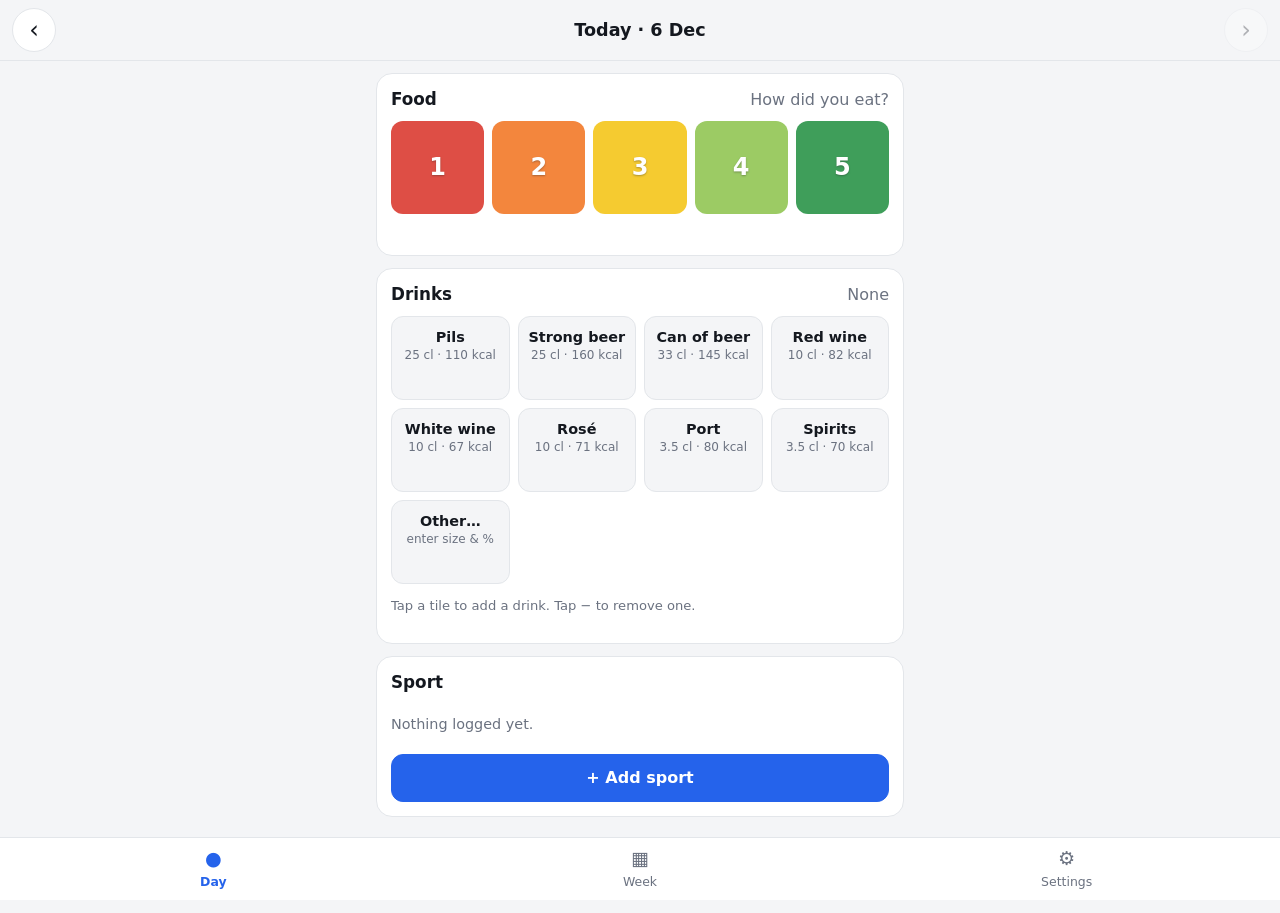
==== index.html @ 57e881dd "Daily log PWA: food score, drinks, sport, week view, backup Co-Authored-By: Claude Opus 5.5 <noreply" ====
<!doctype html>
<html lang="en">
<head>
  <meta charset="utf-8">
  <meta name="viewport" content="width=device-width, initial-scale=1, viewport-fit=cover">
  <meta name="theme-color" content="#14181f">
  <meta name="description" content="Personal daily log: food score, drinks and sport.">
  <title>Daily Log</title>
  <link rel="manifest" href="manifest.webmanifest">
  <link rel="icon" href="icons/icon-192.png" type="image/png">
  <link rel="apple-touch-icon" href="icons/icon-192.png">
  <link rel="stylesheet" href="styles.css">
</head>
<body>
  <header class="topbar">
    <button class="nav-btn" id="prevDay" aria-label="Previous day">‹</button>
    <div class="date-block">
      <div class="date-main" id="dateLabel">Today</div>
      <button class="date-sub" id="todayBtn" hidden>Back to today</button>
    </div>
    <button class="nav-btn" id="nextDay" aria-label="Next day">›</button>
  </header>

  <main>
    <!-- DAY -->
    <section class="view" id="view-day">
      <div class="card">
        <div class="card-head"><h2>Food</h2><span class="muted" id="foodHint">How did you eat today?</span></div>
        <div class="food-row" id="foodRow"></div>
        <p class="anchor" id="foodAnchor"></p>
      </div>

      <div class="card">
        <div class="card-head"><h2>Drinks</h2><span class="muted" id="drinkSummary"></span></div>
        <div class="drink-grid" id="drinkGrid"></div>
        <p class="muted small">Tap a tile to add a drink. Tap − to remove one.</p>
      </div>

      <div class="card">
        <div class="card-head"><h2>Sport</h2><span class="muted" id="sportSummary"></span></div>
        <ul class="sport-list" id="sportList"></ul>
        <button class="btn primary wide" id="addSportBtn">+ Add sport</button>
      </div>
    </section>

    <!-- WEEK -->
    <section class="view" id="view-week" hidden>
      <div class="week-nav">
        <button class="nav-btn" id="prevWeek" aria-label="Previous week">‹</button>
        <div class="week-label" id="weekLabel"></div>
        <button class="nav-btn" id="nextWeek" aria-label="Next week">›</button>
      </div>

      <div class="card">
        <h2>Food</h2>
        <div class="week-food" id="weekFood"></div>
        <p class="muted small" id="weekFoodAvg"></p>
      </div>

      <div class="card">
        <h2>Sport</h2>
        <div class="rings">
          <div class="ring-box"><div class="ring" id="ringMinutes"></div><div class="ring-cap">minutes<br><span class="muted">goal 150</span></div></div>
          <div class="ring-box"><div class="ring" id="ringStrength"></div><div class="ring-cap">strength sessions<br><span class="muted">goal 2</span></div></div>
        </div>
        <p class="muted small">Dutch movement guideline: 150+ minutes of moderate activity a week, and muscle-strengthening at least twice.</p>
      </div>

      <div class="card">
        <h2>Drinks</h2>
        <div class="bars" id="drinkBars"></div>
        <div class="stats" id="drinkStats"></div>
        <p class="muted small">Tracking only, no goal. The dashed line is the Gezondheidsraad's "at most 1 glass a day". 1 standard glass ≈ 10 g alcohol.</p>
      </div>

      <div class="card">
        <h2>Last 12 weeks</h2>
        <div class="heat" id="heat"></div>
        <p class="muted small">Food score per day. Tap a day to open it.</p>
      </div>
    </section>

    <!-- SETTINGS -->
    <section class="view" id="view-settings" hidden>
      <div class="card">
        <h2>Drink presets</h2>
        <p class="muted small">Change size, alcohol % or kcal per glass. Changes apply to new drinks only; past days keep their numbers.</p>
        <div id="presetList"></div>
        <button class="btn wide" id="addPresetBtn">+ Add custom drink</button>
      </div>

      <div class="card">
        <h2>Training places</h2>
        <p class="muted small">Used later by the workout generator, so it only suggests what you can do where you are.</p>
        <div id="locationList"></div>
      </div>

      <div class="card">
        <h2>Heavy drinking day</h2>
        <p class="muted small">The Dutch definition is 6+ glasses in a day for men, 4+ for women. Pick the one that applies to you.</p>
        <div class="seg" id="heavySeg">
          <button data-v="4">4+ glasses</button><button data-v="6">6+ glasses</button>
        </div>
      </div>

      <div class="card">
        <h2>Your data</h2>
        <p class="muted small" id="storageInfo">Everything is stored only on this phone.</p>
        <button class="btn wide" id="exportJson">Download backup (JSON)</button>
        <button class="btn wide" id="exportCsv">Download spreadsheet (CSV)</button>
        <label class="btn wide file-btn">Restore from backup<input type="file" id="importFile" accept="application/json,.json" hidden></label>
        <button class="btn danger wide" id="deleteAll">Delete all data</button>
      </div>
      <p class="muted small center" id="versionInfo"></p>
    </section>
  </main>

  <nav class="tabbar">
    <button data-view="day" class="active"><span class="ti">●</span>Day</button>
    <button data-view="week"><span class="ti">▦</span>Week</button>
    <button data-view="settings"><span class="ti">⚙</span>Settings</button>
  </nav>

  <!-- Sheet for adding sport / editing -->
  <div class="sheet-backdrop" id="sheetBackdrop" hidden>
    <div class="sheet" role="dialog" aria-modal="true" id="sheet"></div>
  </div>

  <div class="toast" id="toast" hidden></div>

  <script src="app.js"></script>
</body>
</html>
---- styles.css ----
:root {
  --bg: #f4f5f7;
  --card: #ffffff;
  --text: #14181f;
  --muted: #6b7280;
  --line: #e3e6ea;
  --accent: #2563eb;
  --accent-text: #ffffff;
  --danger: #c62828;
  --s1: #d93025; /* red */
  --s2: #f2711c; /* orange */
  --s3: #f4c20d; /* yellow */
  --s4: #8bc34a; /* light green */
  --s5: #1e8e3e; /* dark green */
  --empty: #e6e8eb;
  --ring-bg: #e6e8eb;
  --ring-fg: #1e8e3e;
  --bar: #7c8db5;
  --bar-heavy: #c62828;
  color-scheme: light;
}
@media (prefers-color-scheme: dark) {
  :root {
    --bg: #0f1216;
    --card: #1a1f26;
    --text: #e8eaed;
    --muted: #9aa0a6;
    --line: #2b313a;
    --accent: #5b8cff;
    --empty: #2b313a;
    --ring-bg: #2b313a;
    --ring-fg: #34a853;
    --bar: #8fa3d6;
    --bar-heavy: #ef5350;
    --danger: #ef5350;
    color-scheme: dark;
  }
}

* { box-sizing: border-box; }
[hidden] { display: none !important; }
html, body { margin: 0; }
body {
  font: 16px/1.4 system-ui, -apple-system, "Segoe UI", Roboto, sans-serif;
  background: var(--bg);
  color: var(--text);
  padding-bottom: calc(72px + env(safe-area-inset-bottom));
  -webkit-tap-highlight-color: transparent;
}
button { font: inherit; color: inherit; }
h2 { font-size: 1.05rem; margin: 0 0 .6rem; }
.muted { color: var(--muted); }
.small { font-size: .82rem; }
.center { text-align: center; }

.topbar {
  position: sticky; top: 0; z-index: 5;
  display: flex; align-items: center; justify-content: space-between;
  padding: calc(8px + env(safe-area-inset-top)) 12px 8px;
  background: var(--bg);
  border-bottom: 1px solid var(--line);
}
.date-block { text-align: center; }
.date-main { font-weight: 700; font-size: 1.1rem; }
.date-sub { background: none; border: 0; color: var(--accent); font-size: .8rem; padding: 2px 6px; }
.nav-btn {
  width: 44px; height: 44px; border-radius: 22px; border: 1px solid var(--line);
  background: var(--card); font-size: 1.5rem; line-height: 1; cursor: pointer;
}
.nav-btn:disabled { opacity: .3; }

main { max-width: 560px; margin: 0 auto; padding: 12px 16px; }
.card {
  background: var(--card); border-radius: 16px; padding: 14px;
  margin-bottom: 12px; border: 1px solid var(--line);
}
.card-head { display: flex; justify-content: space-between; align-items: baseline; gap: 8px; }
.card-head h2 { margin-bottom: .6rem; }

/* Food tiles */
.food-row { display: grid; grid-template-columns: repeat(5, 1fr); gap: 8px; }
.food-tile {
  aspect-ratio: 1; border-radius: 12px; border: 3px solid transparent;
  font-size: 1.5rem; font-weight: 800; color: #fff; cursor: pointer;
  opacity: .35; transition: opacity .15s, transform .1s;
  text-shadow: 0 1px 2px rgba(0,0,0,.35);
}
.food-tile.sel { opacity: 1; border-color: var(--text); transform: scale(1.06); }
.food-row.unset .food-tile { opacity: .85; }
.c1 { background: var(--s1); } .c2 { background: var(--s2); } .c3 { background: var(--s3); }
.c4 { background: var(--s4); } .c5 { background: var(--s5); }
.anchor { margin: .6rem 0 0; font-size: .88rem; min-height: 1.2em; }

/* Drinks */
.drink-grid { display: grid; grid-template-columns: repeat(auto-fill, minmax(96px, 1fr)); gap: 8px; }
.drink {
  position: relative; border: 1px solid var(--line); border-radius: 12px;
  background: var(--bg); padding: 10px 6px 8px; text-align: center; cursor: pointer;
  min-height: 84px; user-select: none;
}
.drink.has { border-color: var(--accent); }
.drink .dn { font-weight: 600; font-size: .9rem; }
.drink .ds { font-size: .75rem; color: var(--muted); }
.drink .dc {
  position: absolute; top: -8px; right: -6px; min-width: 26px; height: 26px; border-radius: 13px;
  background: var(--accent); color: var(--accent-text); font-weight: 700; font-size: .9rem;
  display: flex; align-items: center; justify-content: center; padding: 0 6px;
}
.drink .dm {
  position: absolute; top: -8px; left: -6px; width: 30px; height: 30px; border-radius: 15px;
  border: 1px solid var(--line); background: var(--card); font-size: 1.1rem; line-height: 1; cursor: pointer;
}

/* Sport */
.sport-list { list-style: none; margin: 0 0 10px; padding: 0; }
.sport-list li {
  display: flex; align-items: center; gap: 10px; padding: 10px 0; border-bottom: 1px solid var(--line);
}
.sport-list li:last-child { border-bottom: 0; }
.sport-list .si { font-size: 1.4rem; width: 32px; text-align: center; }
.sport-list .sx { flex: 1; }
.sport-list .sx b { display: block; }
.sport-list .del { background: none; border: 0; color: var(--muted); font-size: 1.3rem; padding: 6px 10px; cursor: pointer; }
.sport-empty { color: var(--muted); font-size: .9rem; padding: 4px 0 10px; }

/* Buttons */
.btn {
  display: block; text-align: center; border: 1px solid var(--line); background: var(--bg);
  border-radius: 12px; padding: 12px 14px; font-weight: 600; cursor: pointer; margin-top: 8px;
}
.btn.wide { width: 100%; }
.btn.primary { background: var(--accent); color: var(--accent-text); border-color: var(--accent); }
.btn.danger { color: var(--danger); border-color: var(--danger); background: transparent; }
.file-btn { cursor: pointer; }

.seg { display: flex; gap: 6px; flex-wrap: wrap; }
.seg button {
  flex: 1; min-width: 70px; padding: 10px 8px; border-radius: 10px; border: 1px solid var(--line);
  background: var(--bg); cursor: pointer; font-weight: 600;
}
.seg button.on { background: var(--accent); color: var(--accent-text); border-color: var(--accent); }

/* Sheet */
.sheet-backdrop {
  position: fixed; inset: 0; background: rgba(0,0,0,.45); z-index: 20;
  display: flex; align-items: flex-end; justify-content: center;
}
.sheet {
  width: 100%; max-width: 560px; background: var(--card); border-radius: 18px 18px 0 0;
  padding: 16px 16px calc(16px + env(safe-area-inset-bottom)); max-height: 90vh; overflow-y: auto;
}
.sheet h3 { margin: 0 0 12px; }
.field { margin-bottom: 14px; }
.field > label, .field > .lbl { display: block; font-size: .85rem; color: var(--muted); margin-bottom: 6px; }
.field input[type=number], .field input[type=text] {
  width: 100%; padding: 12px; border-radius: 10px; border: 1px solid var(--line);
  background: var(--bg); color: var(--text); font-size: 1rem;
}
.quick { display: flex; gap: 6px; margin-top: 6px; flex-wrap: wrap; }
.quick button { padding: 6px 12px; border-radius: 16px; border: 1px solid var(--line); background: var(--bg); cursor: pointer; }
.sheet-actions { display: flex; gap: 8px; }
.sheet-actions .btn { flex: 1; }
.calc { font-size: .85rem; color: var(--muted); margin-top: 6px; }

/* Presets in settings */
.preset { border-bottom: 1px solid var(--line); padding: 10px 0; }
.preset:last-child { border-bottom: 0; }
.preset-top { display: flex; justify-content: space-between; align-items: center; gap: 8px; }
.preset-top b { flex: 1; }
.preset-top .link { background: none; border: 0; color: var(--accent); cursor: pointer; padding: 4px 6px; }
.preset .ps { font-size: .82rem; color: var(--muted); }
.preset.hidden-p { opacity: .5; }

.loc { padding: 8px 0; border-bottom: 1px solid var(--line); }
.loc:last-child { border-bottom: 0; }
.loc .chips { display: flex; flex-wrap: wrap; gap: 6px; margin-top: 6px; }
.chip { padding: 6px 10px; border-radius: 14px; border: 1px solid var(--line); background: var(--bg); font-size: .85rem; cursor: pointer; }
.chip.on { background: var(--accent); color: var(--accent-text); border-color: var(--accent); }

/* Week */
.week-nav { display: flex; align-items: center; justify-content: space-between; margin-bottom: 12px; }
.week-label { font-weight: 700; }
.week-food { display: grid; grid-template-columns: repeat(7, 1fr); gap: 6px; }
.wf { text-align: center; cursor: pointer; }
.wf .wt {
  aspect-ratio: 1; border-radius: 10px; display: flex; align-items: center; justify-content: center;
  font-weight: 800; color: #fff; background: var(--empty); text-shadow: 0 1px 2px rgba(0,0,0,.35);
}
.wf .wd { font-size: .75rem; color: var(--muted); margin-top: 3px; }
.wf.today .wd { color: var(--text); font-weight: 700; }

.rings { display: flex; justify-content: space-around; gap: 12px; margin-bottom: 6px; }
.ring-box { text-align: center; }
.ring {
  width: 104px; height: 104px; border-radius: 50%; margin: 0 auto 6px;
  display: flex; align-items: center; justify-content: center; font-weight: 800; font-size: 1.2rem;
  position: relative;
}
.ring::before {
  content: ""; position: absolute; inset: 11px; border-radius: 50%; background: var(--card);
}
.ring span { position: relative; }
.ring-cap { font-size: .85rem; }

.bars { position: relative; display: grid; grid-template-columns: repeat(7, 1fr); gap: 6px; align-items: end; height: 130px; padding-top: 18px; }
.bar-col { display: flex; flex-direction: column; align-items: center; justify-content: flex-end; height: 100%; }
.bar { width: 70%; background: var(--bar); border-radius: 6px 6px 2px 2px; min-height: 2px; }
.bar.heavy { background: var(--bar-heavy); }
.bar-v { font-size: .75rem; font-weight: 700; margin-bottom: 2px; }
.bar-d { font-size: .75rem; color: var(--muted); margin-top: 4px; }
.refline { position: absolute; left: 0; right: 0; border-top: 2px dashed var(--muted); opacity: .5; pointer-events: none; }
.stats { display: grid; grid-template-columns: repeat(2, 1fr); gap: 8px; margin-top: 12px; }
.stat { background: var(--bg); border-radius: 10px; padding: 8px 10px; }
.stat b { display: block; font-size: 1.2rem; }
.stat span { font-size: .78rem; color: var(--muted); }

.heat { display: grid; grid-template-columns: 24px repeat(12, 1fr); gap: 3px; font-size: .65rem; color: var(--muted); }
.heat .hc { aspect-ratio: 1; border-radius: 3px; background: var(--empty); cursor: pointer; }
.heat .hc.future { background: transparent; cursor: default; }
.heat .hc.today { outline: 2px solid var(--text); outline-offset: -1px; }
.heat .hl { display: flex; align-items: center; }

/* Tab bar */
.tabbar {
  position: fixed; bottom: 0; left: 0; right: 0; z-index: 10;
  display: flex; background: var(--card); border-top: 1px solid var(--line);
  padding-bottom: env(safe-area-inset-bottom);
}
.tabbar button {
  flex: 1; background: none; border: 0; padding: 8px 0 10px; font-size: .78rem; color: var(--muted); cursor: pointer;
}
.tabbar .ti { display: block; font-size: 1.2rem; }
.tabbar button.active { color: var(--accent); font-weight: 700; }

.toast {
  position: fixed; left: 50%; bottom: calc(84px + env(safe-area-inset-bottom)); transform: translateX(-50%);
  background: var(--text); color: var(--bg); padding: 10px 16px; border-radius: 20px; z-index: 30;
  font-size: .9rem; max-width: 90vw; display: flex; gap: 12px; align-items: center;
}
.toast button { background: none; border: 0; color: var(--accent); font-weight: 700; cursor: pointer; }

/* Score colours on week tiles and heat-map cells (must beat their grey default) */
.wt.c1, .hc.c1 { background: var(--s1); } .wt.c2, .hc.c2 { background: var(--s2); }
.wt.c3, .hc.c3 { background: var(--s3); } .wt.c4, .hc.c4 { background: var(--s4); }
.wt.c5, .hc.c5 { background: var(--s5); }
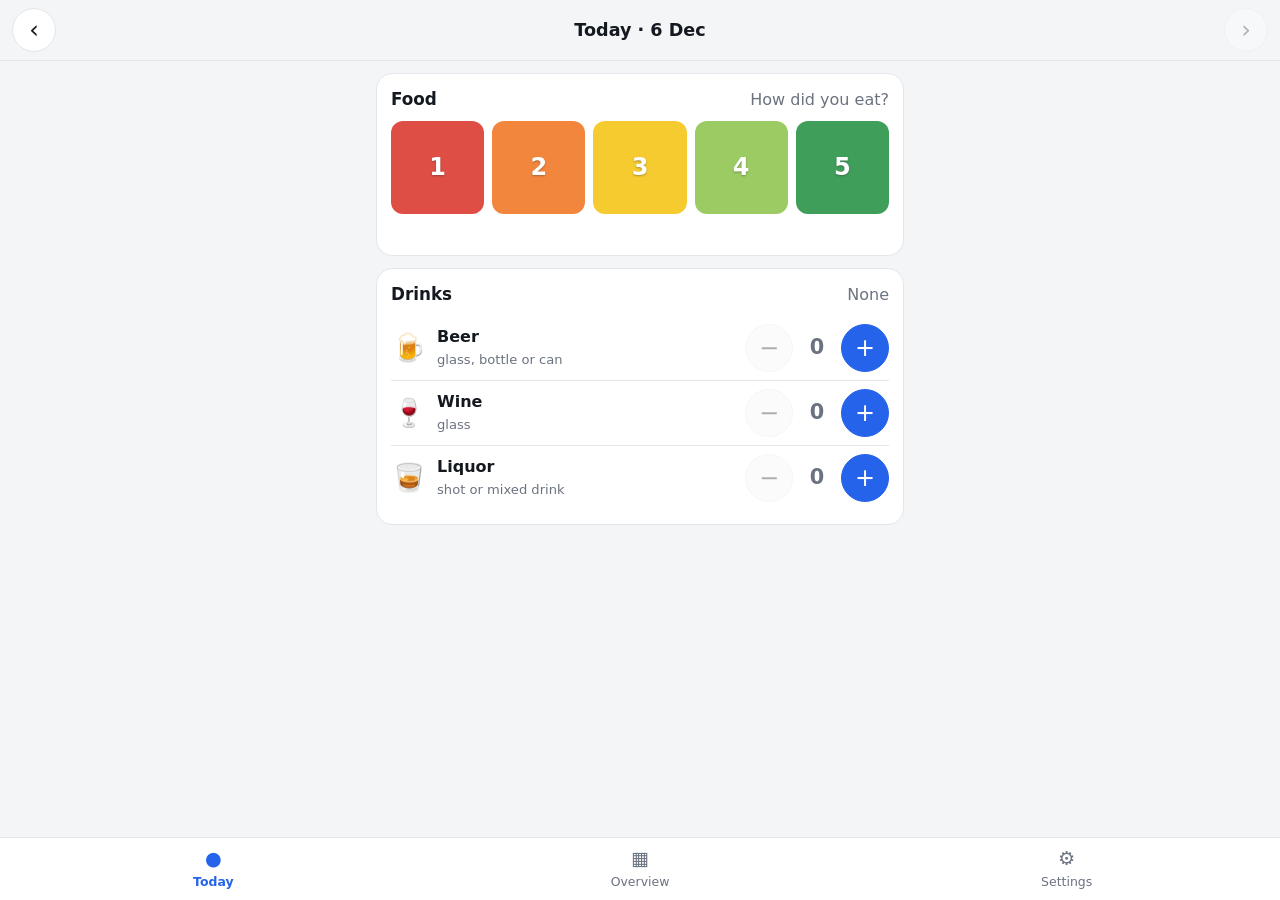
==== commit a36b135f: "Pure tracker: food + beer/wine/liquor counts, week/month/year overview; sport moves to the sports ap" ====
--- a/index.html
+++ b/index.html
@@ -4,8 +4,8 @@
   <meta charset="utf-8">
   <meta name="viewport" content="width=device-width, initial-scale=1, viewport-fit=cover">
   <meta name="theme-color" content="#14181f">
-  <meta name="description" content="Personal daily log: food score, drinks and sport.">
-  <title>Daily Log</title>
+  <meta name="description" content="Daily tracker: food score and drinks, shared with your partner.">
+  <title>Daily Tracker</title>
   <link rel="manifest" href="manifest.webmanifest">
   <link rel="icon" href="icons/icon-192.png" type="image/png">
   <link rel="apple-touch-icon" href="icons/icon-192.png">
@@ -13,119 +13,72 @@
 </head>
 <body>
   <header class="topbar">
-    <button class="nav-btn" id="prevDay" aria-label="Previous day">‹</button>
+    <button class="nav-btn" id="prev" aria-label="Previous">‹</button>
     <div class="date-block">
-      <div class="date-main" id="dateLabel">Today</div>
-      <button class="date-sub" id="todayBtn" hidden>Back to today</button>
+      <div class="date-main" id="title">Today</div>
+      <button class="date-sub" id="backBtn" hidden>Back to today</button>
     </div>
-    <button class="nav-btn" id="nextDay" aria-label="Next day">›</button>
+    <button class="nav-btn" id="next" aria-label="Next">›</button>
   </header>
 
   <main>
     <!-- DAY -->
     <section class="view" id="view-day">
       <div class="card">
-        <div class="card-head"><h2>Food</h2><span class="muted" id="foodHint">How did you eat today?</span></div>
+        <div class="card-head"><h2>Food</h2><span class="muted" id="foodHint"></span></div>
         <div class="food-row" id="foodRow"></div>
         <p class="anchor" id="foodAnchor"></p>
       </div>
 
       <div class="card">
         <div class="card-head"><h2>Drinks</h2><span class="muted" id="drinkSummary"></span></div>
-        <div class="drink-grid" id="drinkGrid"></div>
-        <p class="muted small">Tap a tile to add a drink. Tap − to remove one.</p>
+        <div class="counters" id="counters"></div>
       </div>
 
-      <div class="card">
-        <div class="card-head"><h2>Sport</h2><span class="muted" id="sportSummary"></span></div>
-        <ul class="sport-list" id="sportList"></ul>
-        <button class="btn primary wide" id="addSportBtn">+ Add sport</button>
-      </div>
+      <div class="card partner-card" id="partnerToday" hidden></div>
     </section>
 
-    <!-- WEEK -->
-    <section class="view" id="view-week" hidden>
-      <div class="week-nav">
-        <button class="nav-btn" id="prevWeek" aria-label="Previous week">‹</button>
-        <div class="week-label" id="weekLabel"></div>
-        <button class="nav-btn" id="nextWeek" aria-label="Next week">›</button>
+    <!-- OVERVIEW -->
+    <section class="view" id="view-overview" hidden>
+      <div class="seg" id="periodSeg">
+        <button data-v="week">Week</button><button data-v="month">Month</button><button data-v="year">Year</button>
       </div>
-
-      <div class="card">
-        <h2>Food</h2>
-        <div class="week-food" id="weekFood"></div>
-        <p class="muted small" id="weekFoodAvg"></p>
+      <div class="seg who" id="whoSeg" hidden>
+        <button data-v="me">Me</button><button data-v="both">Both</button><button data-v="partner">Partner</button>
       </div>
-
-      <div class="card">
-        <h2>Sport</h2>
-        <div class="rings">
-          <div class="ring-box"><div class="ring" id="ringMinutes"></div><div class="ring-cap">minutes<br><span class="muted">goal 150</span></div></div>
-          <div class="ring-box"><div class="ring" id="ringStrength"></div><div class="ring-cap">strength sessions<br><span class="muted">goal 2</span></div></div>
-        </div>
-        <p class="muted small">Dutch movement guideline: 150+ minutes of moderate activity a week, and muscle-strengthening at least twice.</p>
-      </div>
-
-      <div class="card">
-        <h2>Drinks</h2>
-        <div class="bars" id="drinkBars"></div>
-        <div class="stats" id="drinkStats"></div>
-        <p class="muted small">Tracking only, no goal. The dashed line is the Gezondheidsraad's "at most 1 glass a day". 1 standard glass ≈ 10 g alcohol.</p>
-      </div>
-
-      <div class="card">
-        <h2>Last 12 weeks</h2>
-        <div class="heat" id="heat"></div>
-        <p class="muted small">Food score per day. Tap a day to open it.</p>
-      </div>
+      <div id="overview"></div>
     </section>
 
     <!-- SETTINGS -->
     <section class="view" id="view-settings" hidden>
-      <div class="card">
-        <h2>Drink presets</h2>
-        <p class="muted small">Change size, alcohol % or kcal per glass. Changes apply to new drinks only; past days keep their numbers.</p>
-        <div id="presetList"></div>
-        <button class="btn wide" id="addPresetBtn">+ Add custom drink</button>
-      </div>
-
-      <div class="card">
-        <h2>Training places</h2>
-        <p class="muted small">Used later by the workout generator, so it only suggests what you can do where you are.</p>
-        <div id="locationList"></div>
-      </div>
-
-      <div class="card">
-        <h2>Heavy drinking day</h2>
-        <p class="muted small">The Dutch definition is 6+ glasses in a day for men, 4+ for women. Pick the one that applies to you.</p>
-        <div class="seg" id="heavySeg">
-          <button data-v="4">4+ glasses</button><button data-v="6">6+ glasses</button>
-        </div>
-      </div>
+      <div class="card" id="shareCard"></div>
 
       <div class="card">
         <h2>Your data</h2>
-        <p class="muted small" id="storageInfo">Everything is stored only on this phone.</p>
+        <p class="muted small" id="storageInfo"></p>
         <button class="btn wide" id="exportJson">Download backup (JSON)</button>
         <button class="btn wide" id="exportCsv">Download spreadsheet (CSV)</button>
         <label class="btn wide file-btn">Restore from backup<input type="file" id="importFile" accept="application/json,.json" hidden></label>
         <button class="btn danger wide" id="deleteAll">Delete all data</button>
+      </div>
+
+      <div class="card">
+        <h2>Food score guide</h2>
+        <ol class="guide" id="foodGuide"></ol>
       </div>
       <p class="muted small center" id="versionInfo"></p>
     </section>
   </main>
 
   <nav class="tabbar">
-    <button data-view="day" class="active"><span class="ti">●</span>Day</button>
-    <button data-view="week"><span class="ti">▦</span>Week</button>
+    <button data-view="day" class="active"><span class="ti">●</span>Today</button>
+    <button data-view="overview"><span class="ti">▦</span>Overview</button>
     <button data-view="settings"><span class="ti">⚙</span>Settings</button>
   </nav>
 
-  <!-- Sheet for adding sport / editing -->
   <div class="sheet-backdrop" id="sheetBackdrop" hidden>
     <div class="sheet" role="dialog" aria-modal="true" id="sheet"></div>
   </div>
-
   <div class="toast" id="toast" hidden></div>
 
   <script src="app.js"></script>
--- a/styles.css
+++ b/styles.css
@@ -13,11 +13,7 @@
   --s4: #8bc34a; /* light green */
   --s5: #1e8e3e; /* dark green */
   --empty: #e6e8eb;
-  --ring-bg: #e6e8eb;
-  --ring-fg: #1e8e3e;
-  --bar: #7c8db5;
-  --bar-heavy: #c62828;
-  color-scheme: light;
+      color-scheme: light;
 }
 @media (prefers-color-scheme: dark) {
   :root {
@@ -28,11 +24,7 @@
     --line: #2b313a;
     --accent: #5b8cff;
     --empty: #2b313a;
-    --ring-bg: #2b313a;
-    --ring-fg: #34a853;
-    --bar: #8fa3d6;
-    --bar-heavy: #ef5350;
-    --danger: #ef5350;
+            --danger: #ef5350;
     color-scheme: dark;
   }
 }
@@ -87,41 +79,7 @@
 }
 .food-tile.sel { opacity: 1; border-color: var(--text); transform: scale(1.06); }
 .food-row.unset .food-tile { opacity: .85; }
-.c1 { background: var(--s1); } .c2 { background: var(--s2); } .c3 { background: var(--s3); }
-.c4 { background: var(--s4); } .c5 { background: var(--s5); }
 .anchor { margin: .6rem 0 0; font-size: .88rem; min-height: 1.2em; }
-
-/* Drinks */
-.drink-grid { display: grid; grid-template-columns: repeat(auto-fill, minmax(96px, 1fr)); gap: 8px; }
-.drink {
-  position: relative; border: 1px solid var(--line); border-radius: 12px;
-  background: var(--bg); padding: 10px 6px 8px; text-align: center; cursor: pointer;
-  min-height: 84px; user-select: none;
-}
-.drink.has { border-color: var(--accent); }
-.drink .dn { font-weight: 600; font-size: .9rem; }
-.drink .ds { font-size: .75rem; color: var(--muted); }
-.drink .dc {
-  position: absolute; top: -8px; right: -6px; min-width: 26px; height: 26px; border-radius: 13px;
-  background: var(--accent); color: var(--accent-text); font-weight: 700; font-size: .9rem;
-  display: flex; align-items: center; justify-content: center; padding: 0 6px;
-}
-.drink .dm {
-  position: absolute; top: -8px; left: -6px; width: 30px; height: 30px; border-radius: 15px;
-  border: 1px solid var(--line); background: var(--card); font-size: 1.1rem; line-height: 1; cursor: pointer;
-}
-
-/* Sport */
-.sport-list { list-style: none; margin: 0 0 10px; padding: 0; }
-.sport-list li {
-  display: flex; align-items: center; gap: 10px; padding: 10px 0; border-bottom: 1px solid var(--line);
-}
-.sport-list li:last-child { border-bottom: 0; }
-.sport-list .si { font-size: 1.4rem; width: 32px; text-align: center; }
-.sport-list .sx { flex: 1; }
-.sport-list .sx b { display: block; }
-.sport-list .del { background: none; border: 0; color: var(--muted); font-size: 1.3rem; padding: 6px 10px; cursor: pointer; }
-.sport-empty { color: var(--muted); font-size: .9rem; padding: 4px 0 10px; }
 
 /* Buttons */
 .btn {
@@ -156,31 +114,9 @@
   width: 100%; padding: 12px; border-radius: 10px; border: 1px solid var(--line);
   background: var(--bg); color: var(--text); font-size: 1rem;
 }
-.quick { display: flex; gap: 6px; margin-top: 6px; flex-wrap: wrap; }
-.quick button { padding: 6px 12px; border-radius: 16px; border: 1px solid var(--line); background: var(--bg); cursor: pointer; }
 .sheet-actions { display: flex; gap: 8px; }
 .sheet-actions .btn { flex: 1; }
-.calc { font-size: .85rem; color: var(--muted); margin-top: 6px; }
-
-/* Presets in settings */
-.preset { border-bottom: 1px solid var(--line); padding: 10px 0; }
-.preset:last-child { border-bottom: 0; }
-.preset-top { display: flex; justify-content: space-between; align-items: center; gap: 8px; }
-.preset-top b { flex: 1; }
-.preset-top .link { background: none; border: 0; color: var(--accent); cursor: pointer; padding: 4px 6px; }
-.preset .ps { font-size: .82rem; color: var(--muted); }
-.preset.hidden-p { opacity: .5; }
-
-.loc { padding: 8px 0; border-bottom: 1px solid var(--line); }
-.loc:last-child { border-bottom: 0; }
-.loc .chips { display: flex; flex-wrap: wrap; gap: 6px; margin-top: 6px; }
-.chip { padding: 6px 10px; border-radius: 14px; border: 1px solid var(--line); background: var(--bg); font-size: .85rem; cursor: pointer; }
-.chip.on { background: var(--accent); color: var(--accent-text); border-color: var(--accent); }
-
 /* Week */
-.week-nav { display: flex; align-items: center; justify-content: space-between; margin-bottom: 12px; }
-.week-label { font-weight: 700; }
-.week-food { display: grid; grid-template-columns: repeat(7, 1fr); gap: 6px; }
 .wf { text-align: center; cursor: pointer; }
 .wf .wt {
   aspect-ratio: 1; border-radius: 10px; display: flex; align-items: center; justify-content: center;
@@ -189,36 +125,10 @@
 .wf .wd { font-size: .75rem; color: var(--muted); margin-top: 3px; }
 .wf.today .wd { color: var(--text); font-weight: 700; }
 
-.rings { display: flex; justify-content: space-around; gap: 12px; margin-bottom: 6px; }
-.ring-box { text-align: center; }
-.ring {
-  width: 104px; height: 104px; border-radius: 50%; margin: 0 auto 6px;
-  display: flex; align-items: center; justify-content: center; font-weight: 800; font-size: 1.2rem;
-  position: relative;
-}
-.ring::before {
-  content: ""; position: absolute; inset: 11px; border-radius: 50%; background: var(--card);
-}
-.ring span { position: relative; }
-.ring-cap { font-size: .85rem; }
-
-.bars { position: relative; display: grid; grid-template-columns: repeat(7, 1fr); gap: 6px; align-items: end; height: 130px; padding-top: 18px; }
-.bar-col { display: flex; flex-direction: column; align-items: center; justify-content: flex-end; height: 100%; }
-.bar { width: 70%; background: var(--bar); border-radius: 6px 6px 2px 2px; min-height: 2px; }
-.bar.heavy { background: var(--bar-heavy); }
-.bar-v { font-size: .75rem; font-weight: 700; margin-bottom: 2px; }
-.bar-d { font-size: .75rem; color: var(--muted); margin-top: 4px; }
-.refline { position: absolute; left: 0; right: 0; border-top: 2px dashed var(--muted); opacity: .5; pointer-events: none; }
 .stats { display: grid; grid-template-columns: repeat(2, 1fr); gap: 8px; margin-top: 12px; }
 .stat { background: var(--bg); border-radius: 10px; padding: 8px 10px; }
 .stat b { display: block; font-size: 1.2rem; }
 .stat span { font-size: .78rem; color: var(--muted); }
-
-.heat { display: grid; grid-template-columns: 24px repeat(12, 1fr); gap: 3px; font-size: .65rem; color: var(--muted); }
-.heat .hc { aspect-ratio: 1; border-radius: 3px; background: var(--empty); cursor: pointer; }
-.heat .hc.future { background: transparent; cursor: default; }
-.heat .hc.today { outline: 2px solid var(--text); outline-offset: -1px; }
-.heat .hl { display: flex; align-items: center; }
 
 /* Tab bar */
 .tabbar {
@@ -239,7 +149,79 @@
 }
 .toast button { background: none; border: 0; color: var(--accent); font-weight: 700; cursor: pointer; }
 
-/* Score colours on week tiles and heat-map cells (must beat their grey default) */
-.wt.c1, .hc.c1 { background: var(--s1); } .wt.c2, .hc.c2 { background: var(--s2); }
-.wt.c3, .hc.c3 { background: var(--s3); } .wt.c4, .hc.c4 { background: var(--s4); }
-.wt.c5, .hc.c5 { background: var(--s5); }
+
+/* Drink counters */
+.counter { display: flex; align-items: center; gap: 10px; padding: 8px 0; border-bottom: 1px solid var(--line); }
+.counter:last-child { border-bottom: 0; }
+.counter .ci { font-size: 1.7rem; width: 36px; text-align: center; }
+.counter .cx { flex: 1; }
+.counter .cx b { display: block; }
+.cb {
+  width: 48px; height: 48px; border-radius: 24px; border: 1px solid var(--line); background: var(--bg);
+  font-size: 1.5rem; line-height: 1; cursor: pointer;
+}
+.cb.plus { background: var(--accent); color: var(--accent-text); border-color: var(--accent); }
+.cb:disabled { opacity: .35; }
+.cn { min-width: 28px; text-align: center; font-size: 1.3rem; font-weight: 800; color: var(--muted); }
+.cn.on { color: var(--text); }
+
+.partner-row { display: flex; align-items: center; gap: 14px; }
+.mini-tile {
+  width: 44px; height: 44px; border-radius: 10px; background: var(--empty); color: #fff; font-weight: 800;
+  display: flex; align-items: center; justify-content: center; text-shadow: 0 1px 2px rgba(0,0,0,.35);
+}
+
+/* Overview */
+#periodSeg, #whoSeg { margin-bottom: 10px; }
+.who button { padding: 7px 8px; font-size: .9rem; }
+.week-grid { display: grid; grid-template-columns: repeat(7, 1fr); gap: 6px; }
+.wf .wdr { font-size: .7rem; min-height: 1.1em; white-space: nowrap; overflow: hidden; }
+.wf.future { opacity: .4; cursor: default; }
+
+.cal { display: grid; grid-template-columns: repeat(7, 1fr); gap: 4px; }
+.cal-h { text-align: center; font-size: .72rem; color: var(--muted); padding-bottom: 2px; }
+.cal-d {
+  position: relative; aspect-ratio: 1; border-radius: 8px; background: var(--empty); cursor: pointer;
+  color: #fff; text-shadow: 0 1px 2px rgba(0,0,0,.4);
+}
+.cal-d.future { background: transparent; border: 1px dashed var(--line); color: var(--muted); text-shadow: none; cursor: default; }
+.cal-d.today { outline: 2px solid var(--text); outline-offset: 1px; }
+.cal-n { position: absolute; top: 3px; left: 5px; font-size: .75rem; font-weight: 700; }
+.cal-x {
+  position: absolute; bottom: 3px; right: 3px; min-width: 18px; height: 18px; border-radius: 9px; padding: 0 4px;
+  background: rgba(0,0,0,.55); color: #fff; font-size: .7rem; font-weight: 700; text-shadow: none;
+  display: flex; align-items: center; justify-content: center;
+}
+
+.year { display: flex; flex-direction: column; gap: 3px; }
+.yr { display: grid; grid-template-columns: 30px repeat(31, 1fr); gap: 2px; align-items: center; cursor: pointer; }
+.yl { font-size: .7rem; color: var(--muted); }
+.yc { aspect-ratio: 1; border-radius: 2px; background: var(--empty); }
+.yc.none, .yc.future { background: transparent; }
+.yc.future { outline: 1px solid var(--line); outline-offset: -1px; }
+
+.mt { width: 100%; border-collapse: collapse; font-size: .9rem; }
+.mt th { text-align: left; font-size: .75rem; color: var(--muted); font-weight: 600; padding: 4px 4px; }
+.mt td { padding: 6px 4px; }
+.mt tr.last td { border-bottom: 1px solid var(--line); }
+.mt tbody tr { cursor: pointer; }
+.pill {
+  display: inline-block; min-width: 32px; text-align: center; padding: 1px 6px; border-radius: 10px;
+  color: #fff; font-weight: 700; text-shadow: 0 1px 2px rgba(0,0,0,.35); background: var(--empty);
+}
+
+.stats { display: grid; grid-template-columns: repeat(2, 1fr); gap: 8px; margin-top: 8px; }
+.stat { background: var(--bg); border-radius: 10px; padding: 8px 10px; }
+.stat.wide { grid-column: span 2; }
+.stat b { display: block; font-size: 1.15rem; }
+.stat span { font-size: .78rem; color: var(--muted); }
+.stats-person + .stats-person { margin-top: 14px; }
+.sp-name { font-weight: 700; font-size: .9rem; }
+
+.guide { padding-left: 0; list-style: none; margin: 0; }
+.guide li { padding: 5px 0; font-size: .9rem; }
+
+/* Score colours (after the grey defaults so they win) */
+.c1 { background: var(--s1) !important; } .c2 { background: var(--s2) !important; }
+.c3 { background: var(--s3) !important; } .c4 { background: var(--s4) !important; }
+.c5 { background: var(--s5) !important; }
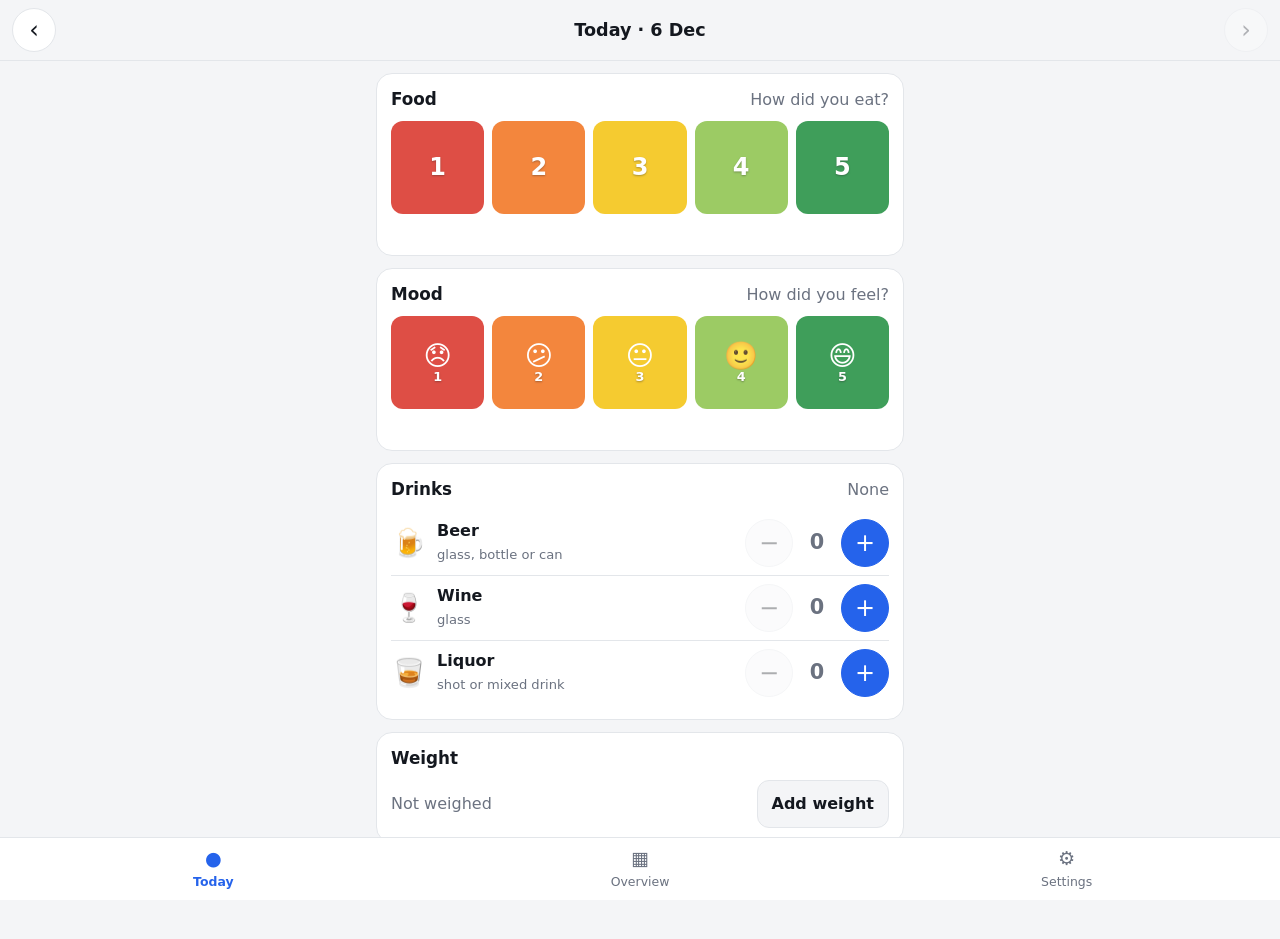
==== commit 50588737: "Add mood (1-5) and weight, with food/mood colour toggle and weight chart in overviews Co-Authored-By" ====
--- a/index.html
+++ b/index.html
@@ -4,7 +4,7 @@
   <meta charset="utf-8">
   <meta name="viewport" content="width=device-width, initial-scale=1, viewport-fit=cover">
   <meta name="theme-color" content="#14181f">
-  <meta name="description" content="Daily tracker: food score and drinks, shared with your partner.">
+  <meta name="description" content="Daily tracker: food, mood, drinks and weight, shared with your partner.">
   <title>Daily Tracker</title>
   <link rel="manifest" href="manifest.webmanifest">
   <link rel="icon" href="icons/icon-192.png" type="image/png">
@@ -31,8 +31,19 @@
       </div>
 
       <div class="card">
+        <div class="card-head"><h2>Mood</h2><span class="muted" id="moodHint"></span></div>
+        <div class="food-row" id="moodRow"></div>
+        <p class="anchor" id="moodAnchor"></p>
+      </div>
+
+      <div class="card">
         <div class="card-head"><h2>Drinks</h2><span class="muted" id="drinkSummary"></span></div>
         <div class="counters" id="counters"></div>
+      </div>
+
+      <div class="card">
+        <div class="card-head"><h2>Weight</h2></div>
+        <div class="weight-line"><div id="weightValue"></div><button class="btn" id="weightBtn">Add weight</button></div>
       </div>
 
       <div class="card partner-card" id="partnerToday" hidden></div>
--- a/styles.css
+++ b/styles.css
@@ -221,6 +221,25 @@
 .guide { padding-left: 0; list-style: none; margin: 0; }
 .guide li { padding: 5px 0; font-size: .9rem; }
 
+/* Mood + weight */
+.mood-face { display: flex; flex-direction: column; align-items: center; line-height: 1.1; font-size: 1.7rem; text-shadow: none; }
+.mood-face small { font-size: .8rem; color: #fff; text-shadow: 0 1px 2px rgba(0,0,0,.4); }
+.weight-line { display: flex; align-items: center; justify-content: space-between; gap: 10px; }
+.weight-line .btn { margin-top: 0; }
+.wbig { font-size: 1.4rem; }
+.wrow { display: flex; gap: 10px; align-items: center; }
+.wrow input { flex: 1; text-align: center; font-size: 1.4rem !important; font-weight: 700; }
+.seg.mini { flex-wrap: nowrap; gap: 4px; }
+.seg.mini button { flex: none; min-width: 0; padding: 4px 10px; font-size: .8rem; border-radius: 8px; }
+.wchart { width: 100%; height: auto; display: block; }
+.wchart .grid { stroke: var(--line); stroke-width: 1; }
+.wchart .axis { fill: var(--muted); font-size: 9px; }
+.wchart .wl { fill: none; stroke-width: 2; stroke-linejoin: round; }
+.w-me { stroke: var(--accent); fill: var(--accent); background: var(--accent); }
+.w-partner { stroke: #d81b8c; fill: #d81b8c; background: #d81b8c; }
+.wchart .wl.w-me, .wchart .wl.w-partner { fill: none; }
+.key { display: inline-block; width: 10px; height: 10px; border-radius: 5px; vertical-align: middle; }
+
 /* Score colours (after the grey defaults so they win) */
 .c1 { background: var(--s1) !important; } .c2 { background: var(--s2) !important; }
 .c3 { background: var(--s3) !important; } .c4 { background: var(--s4) !important; }
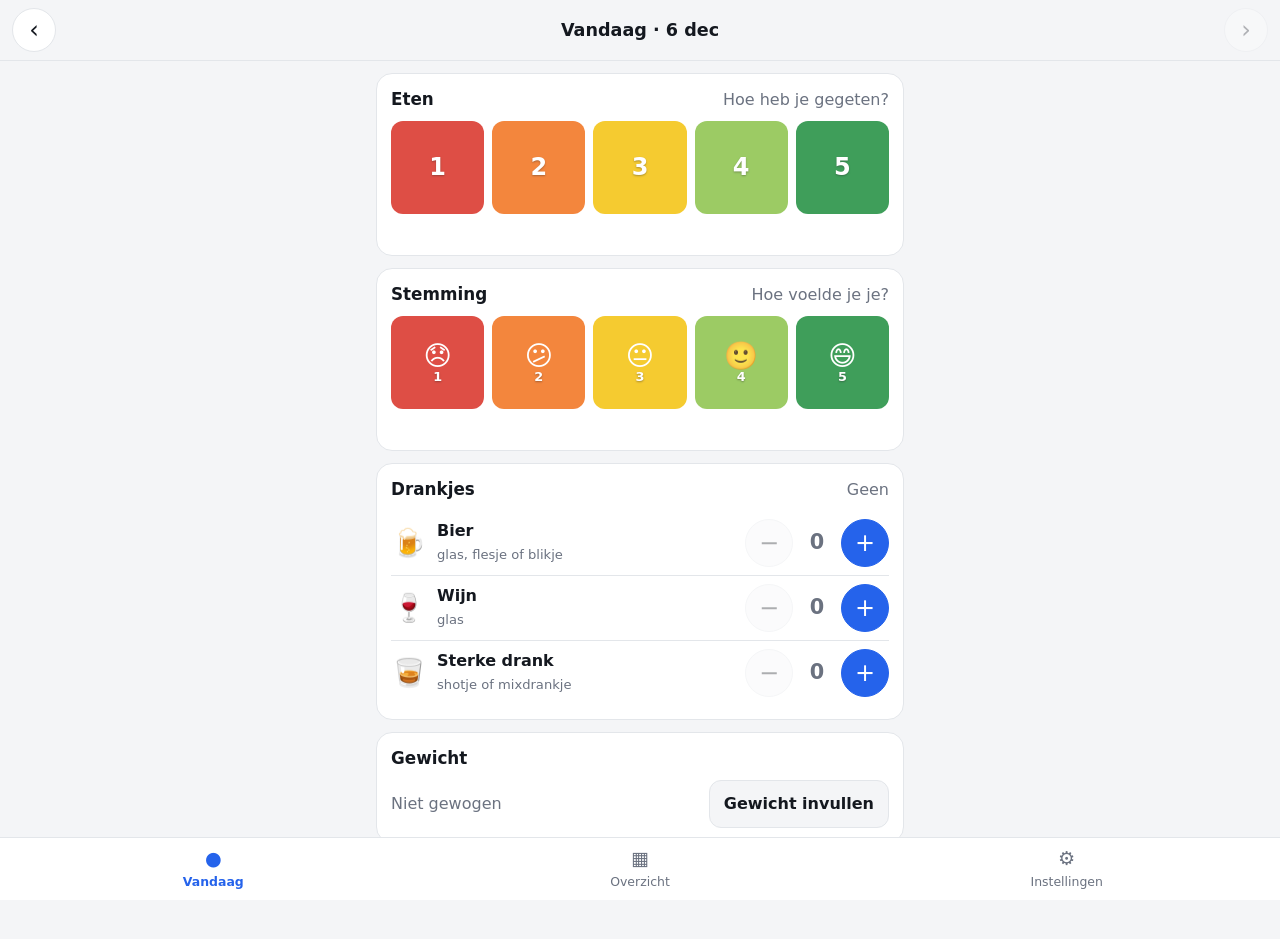
==== commit 806f7ce2: "Dutch by default with English option (Settings → Taal); reminders in the chosen language; fix stray " ====
--- a/index.html
+++ b/index.html
@@ -1,11 +1,11 @@
 <!doctype html>
-<html lang="en">
+<html lang="nl">
 <head>
   <meta charset="utf-8">
   <meta name="viewport" content="width=device-width, initial-scale=1, viewport-fit=cover">
   <meta name="theme-color" content="#14181f">
   <meta name="description" content="Daily tracker: food, mood, drinks and weight, shared with your partner.">
-  <title>Daily Tracker</title>
+  <title>Dagtracker</title>
   <link rel="manifest" href="manifest.webmanifest">
   <link rel="icon" href="icons/icon-192.png" type="image/png">
   <link rel="apple-touch-icon" href="icons/icon-192.png">
@@ -13,36 +13,36 @@
 </head>
 <body>
   <header class="topbar">
-    <button class="nav-btn" id="prev" aria-label="Previous">‹</button>
+    <button class="nav-btn" id="prev" aria-label="Vorige">‹</button>
     <div class="date-block">
       <div class="date-main" id="title">Today</div>
       <button class="date-sub" id="backBtn" hidden>Back to today</button>
     </div>
-    <button class="nav-btn" id="next" aria-label="Next">›</button>
+    <button class="nav-btn" id="next" aria-label="Volgende">›</button>
   </header>
 
   <main>
     <!-- DAY -->
     <section class="view" id="view-day">
       <div class="card">
-        <div class="card-head"><h2>Food</h2><span class="muted" id="foodHint"></span></div>
+        <div class="card-head"><h2 data-t>Food</h2><span class="muted" id="foodHint"></span></div>
         <div class="food-row" id="foodRow"></div>
         <p class="anchor" id="foodAnchor"></p>
       </div>
 
       <div class="card">
-        <div class="card-head"><h2>Mood</h2><span class="muted" id="moodHint"></span></div>
+        <div class="card-head"><h2 data-t>Mood</h2><span class="muted" id="moodHint"></span></div>
         <div class="food-row" id="moodRow"></div>
         <p class="anchor" id="moodAnchor"></p>
       </div>
 
       <div class="card">
-        <div class="card-head"><h2>Drinks</h2><span class="muted" id="drinkSummary"></span></div>
+        <div class="card-head"><h2 data-t>Drinks</h2><span class="muted" id="drinkSummary"></span></div>
         <div class="counters" id="counters"></div>
       </div>
 
       <div class="card">
-        <div class="card-head"><h2>Weight</h2></div>
+        <div class="card-head"><h2 data-t>Weight</h2></div>
         <div class="weight-line"><div id="weightValue"></div><button class="btn" id="weightBtn">Add weight</button></div>
       </div>
 
@@ -52,29 +52,36 @@
     <!-- OVERVIEW -->
     <section class="view" id="view-overview" hidden>
       <div class="seg" id="periodSeg">
-        <button data-v="week">Week</button><button data-v="month">Month</button><button data-v="year">Year</button>
+        <button data-v="week" data-t>Week</button><button data-v="month" data-t>Month</button><button data-v="year" data-t>Year</button>
       </div>
       <div class="seg who" id="whoSeg" hidden>
-        <button data-v="me">Me</button><button data-v="both">Both</button><button data-v="partner">Partner</button>
+        <button data-v="me" data-t>Me</button><button data-v="both" data-t>Both</button><button data-v="partner" data-t>Partner</button>
       </div>
       <div id="overview"></div>
     </section>
 
     <!-- SETTINGS -->
     <section class="view" id="view-settings" hidden>
+      <div class="card" id="reminderCard"></div>
+
       <div class="card" id="shareCard"></div>
 
       <div class="card">
-        <h2>Your data</h2>
-        <p class="muted small" id="storageInfo"></p>
-        <button class="btn wide" id="exportJson">Download backup (JSON)</button>
-        <button class="btn wide" id="exportCsv">Download spreadsheet (CSV)</button>
-        <label class="btn wide file-btn">Restore from backup<input type="file" id="importFile" accept="application/json,.json" hidden></label>
-        <button class="btn danger wide" id="deleteAll">Delete all data</button>
+        <h2>Taal / Language</h2>
+        <div class="seg" id="langSeg"><button data-v="nl">Nederlands</button><button data-v="en">English</button></div>
       </div>
 
       <div class="card">
-        <h2>Food score guide</h2>
+        <h2 data-t>Your data</h2>
+        <p class="muted small" id="storageInfo"></p>
+        <button class="btn wide" id="exportJson" data-t>Download backup (JSON)</button>
+        <button class="btn wide" id="exportCsv" data-t>Download spreadsheet (CSV)</button>
+        <label class="btn wide file-btn"><span data-t>Restore from backup</span><input type="file" id="importFile" accept="application/json,.json" hidden></label>
+        <button class="btn danger wide" id="deleteAll" data-t>Delete all data</button>
+      </div>
+
+      <div class="card">
+        <h2 data-t>Food score guide</h2>
         <ol class="guide" id="foodGuide"></ol>
       </div>
       <p class="muted small center" id="versionInfo"></p>
@@ -82,9 +89,9 @@
   </main>
 
   <nav class="tabbar">
-    <button data-view="day" class="active"><span class="ti">●</span>Today</button>
-    <button data-view="overview"><span class="ti">▦</span>Overview</button>
-    <button data-view="settings"><span class="ti">⚙</span>Settings</button>
+    <button data-view="day" class="active"><span class="ti">●</span><span data-t>Today</span></button>
+    <button data-view="overview"><span class="ti">▦</span><span data-t>Overview</span></button>
+    <button data-view="settings"><span class="ti">⚙</span><span data-t>Settings</span></button>
   </nav>
 
   <div class="sheet-backdrop" id="sheetBackdrop" hidden>
@@ -92,6 +99,7 @@
   </div>
   <div class="toast" id="toast" hidden></div>
 
+  <script src="i18n.js"></script>
   <script src="app.js"></script>
 </body>
 </html>
--- a/styles.css
+++ b/styles.css
@@ -240,6 +240,20 @@
 .wchart .wl.w-me, .wchart .wl.w-partner { fill: none; }
 .key { display: inline-block; width: 10px; height: 10px; border-radius: 5px; vertical-align: middle; }
 
+/* Sharing */
+.toggle { display: flex; align-items: center; gap: 10px; padding: 10px 0; }
+.toggle input { width: 22px; height: 22px; }
+.code { font-size: 2.2rem; font-weight: 800; letter-spacing: .12em; text-align: center; padding: 18px; background: var(--bg); border-radius: 12px; margin-bottom: 10px; font-family: ui-monospace, monospace; }
+.code-input { text-align: center; font-size: 1.5rem !important; letter-spacing: .12em; text-transform: uppercase; font-family: ui-monospace, monospace; }
+.keybox { font-family: ui-monospace, monospace; font-size: .85rem; word-break: break-all; background: var(--bg); padding: 12px; border-radius: 10px; margin-bottom: 10px; user-select: all; }
+.more { margin-top: 10px; }
+.more summary { color: var(--muted); font-size: .9rem; cursor: pointer; padding: 6px 0; }
+.btn:disabled { opacity: .6; }
+
+/* Reminders */
+.rem-row { display: flex; align-items: center; gap: 8px; padding: 0 0 8px 32px; flex-wrap: wrap; }
+.time { padding: 8px 10px; border-radius: 10px; border: 1px solid var(--line); background: var(--bg); color: var(--text); font-size: 1rem; }
+
 /* Score colours (after the grey defaults so they win) */
 .c1 { background: var(--s1) !important; } .c2 { background: var(--s2) !important; }
 .c3 { background: var(--s3) !important; } .c4 { background: var(--s4) !important; }
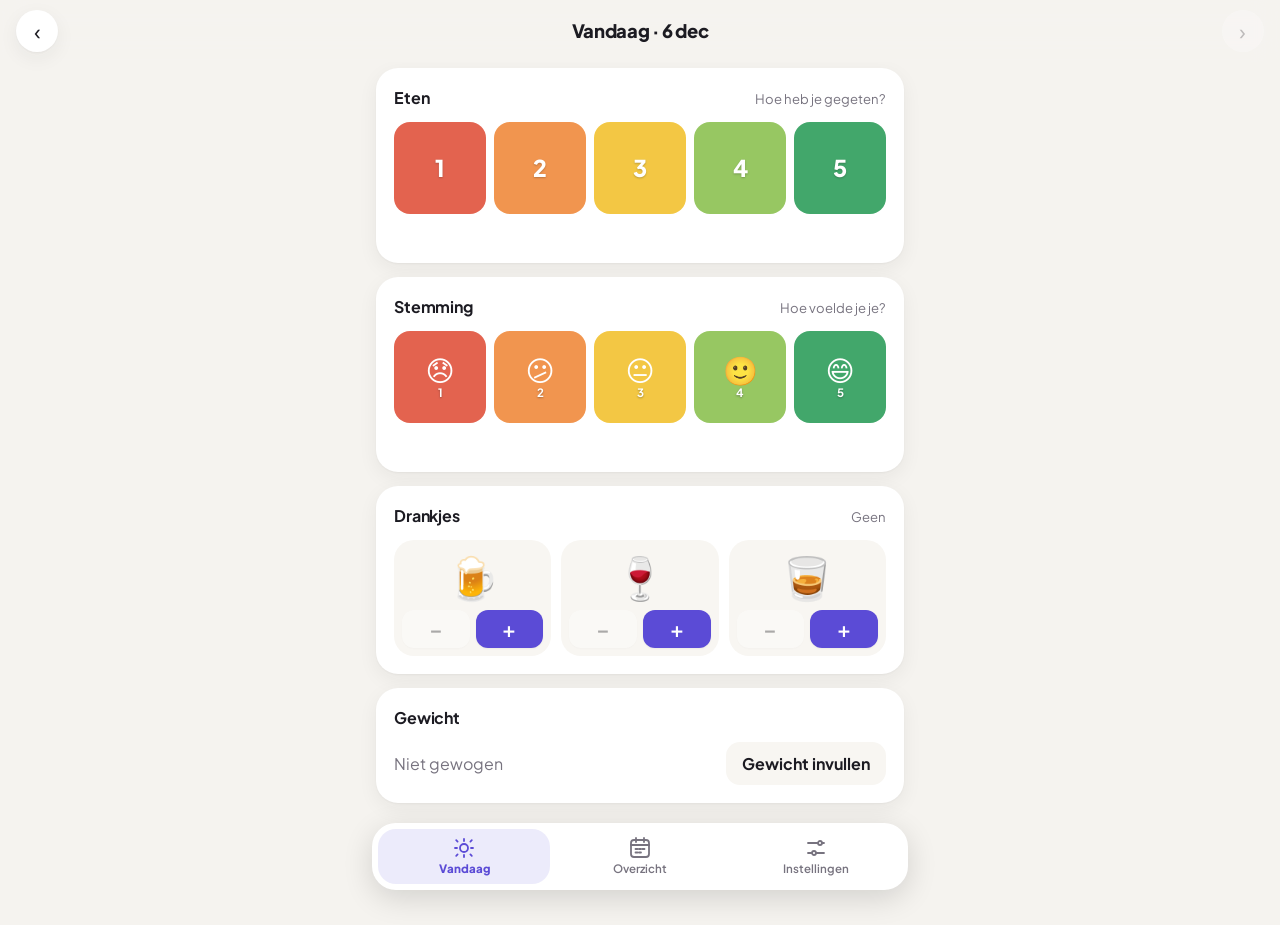
==== commit 74fe543c: "Drinks as icon tiles with +/- inside; refreshed design (warm neutrals, indigo accent, rounded cards," ====
--- a/index.html
+++ b/index.html
@@ -9,6 +9,9 @@
   <link rel="manifest" href="manifest.webmanifest">
   <link rel="icon" href="icons/icon-192.png" type="image/png">
   <link rel="apple-touch-icon" href="icons/icon-192.png">
+  <link rel="preconnect" href="https://fonts.googleapis.com">
+  <link rel="preconnect" href="https://fonts.gstatic.com" crossorigin>
+  <link rel="stylesheet" href="https://fonts.googleapis.com/css2?family=Plus+Jakarta+Sans:wght@400;500;600;700;800&display=swap">
   <link rel="stylesheet" href="styles.css">
 </head>
 <body>
@@ -89,9 +92,9 @@
   </main>
 
   <nav class="tabbar">
-    <button data-view="day" class="active"><span class="ti">●</span><span data-t>Today</span></button>
-    <button data-view="overview"><span class="ti">▦</span><span data-t>Overview</span></button>
-    <button data-view="settings"><span class="ti">⚙</span><span data-t>Settings</span></button>
+    <button data-view="day" class="active"><span class="ti"><svg viewBox="0 0 24 24" aria-hidden="true"><path d="M12 3v2M12 19v2M4.2 4.2l1.4 1.4M18.4 18.4l1.4 1.4M3 12h2M19 12h2M4.2 19.8l1.4-1.4M18.4 5.6l1.4-1.4"/><circle cx="12" cy="12" r="4"/></svg></span><span data-t>Today</span></button>
+    <button data-view="overview"><span class="ti"><svg viewBox="0 0 24 24" aria-hidden="true"><rect x="3" y="4" width="18" height="17" rx="3"/><path d="M3 9h18M8 2v4M16 2v4"/><path d="M7.5 13h2M11 13h2M14.5 13h2M7.5 16.5h2M11 16.5h2"/></svg></span><span data-t>Overview</span></button>
+    <button data-view="settings"><span class="ti"><svg viewBox="0 0 24 24" aria-hidden="true"><path d="M4 7h10M18 7h2M4 17h4M12 17h8"/><circle cx="16" cy="7" r="2"/><circle cx="10" cy="17" r="2"/></svg></span><span data-t>Settings</span></button>
   </nav>
 
   <div class="sheet-backdrop" id="sheetBackdrop" hidden>
--- a/styles.css
+++ b/styles.css
@@ -1,30 +1,39 @@
+/* Dagtracker — calm, warm neutrals with one indigo accent. Score colours stay red → green. */
 :root {
-  --bg: #f4f5f7;
+  --bg: #f5f3ef;
   --card: #ffffff;
-  --text: #14181f;
-  --muted: #6b7280;
-  --line: #e3e6ea;
-  --accent: #2563eb;
+  --card-2: #f8f6f2;
+  --text: #1c1b22;
+  --muted: #77737f;
+  --line: #ebe7e0;
+  --accent: #5b4bd6;
+  --accent-soft: #ecebfb;
   --accent-text: #ffffff;
-  --danger: #c62828;
-  --s1: #d93025; /* red */
-  --s2: #f2711c; /* orange */
-  --s3: #f4c20d; /* yellow */
-  --s4: #8bc34a; /* light green */
-  --s5: #1e8e3e; /* dark green */
-  --empty: #e6e8eb;
-      color-scheme: light;
+  --danger: #c4362d;
+  --s1: #e0533d; /* red */
+  --s2: #f08a3c; /* orange */
+  --s3: #f2c230; /* yellow */
+  --s4: #8cc152; /* light green */
+  --s5: #2e9e5b; /* dark green */
+  --empty: #ece9e3;
+  --shadow: 0 1px 2px rgba(28, 27, 34, .04), 0 6px 20px rgba(28, 27, 34, .06);
+  --radius: 22px;
+  color-scheme: light;
 }
 @media (prefers-color-scheme: dark) {
   :root {
-    --bg: #0f1216;
-    --card: #1a1f26;
-    --text: #e8eaed;
-    --muted: #9aa0a6;
-    --line: #2b313a;
-    --accent: #5b8cff;
-    --empty: #2b313a;
-            --danger: #ef5350;
+    --bg: #121117;
+    --card: #1c1b23;
+    --card-2: #24232c;
+    --text: #eeedf2;
+    --muted: #9b98a6;
+    --line: #2d2b36;
+    --accent: #8f83ff;
+    --accent-soft: #2b2846;
+    --accent-text: #121117;
+    --danger: #ff6f61;
+    --empty: #2a2932;
+    --shadow: 0 1px 2px rgba(0, 0, 0, .3), 0 8px 24px rgba(0, 0, 0, .25);
     color-scheme: dark;
   }
 }
@@ -33,226 +42,267 @@
 [hidden] { display: none !important; }
 html, body { margin: 0; }
 body {
-  font: 16px/1.4 system-ui, -apple-system, "Segoe UI", Roboto, sans-serif;
+  font: 16px/1.45 "Plus Jakarta Sans", system-ui, -apple-system, "Segoe UI", Roboto, sans-serif;
   background: var(--bg);
   color: var(--text);
-  padding-bottom: calc(72px + env(safe-area-inset-bottom));
+  padding-bottom: calc(92px + env(safe-area-inset-bottom));
   -webkit-tap-highlight-color: transparent;
-}
-button { font: inherit; color: inherit; }
-h2 { font-size: 1.05rem; margin: 0 0 .6rem; }
+  -webkit-font-smoothing: antialiased;
+}
+button, input, select { font: inherit; color: inherit; }
+button { -webkit-user-select: none; user-select: none; }
+h2 { font-size: 1rem; font-weight: 700; margin: 0 0 .8rem; letter-spacing: -.01em; }
 .muted { color: var(--muted); }
 .small { font-size: .82rem; }
 .center { text-align: center; }
 
+/* Top bar */
 .topbar {
   position: sticky; top: 0; z-index: 5;
   display: flex; align-items: center; justify-content: space-between;
-  padding: calc(8px + env(safe-area-inset-top)) 12px 8px;
-  background: var(--bg);
-  border-bottom: 1px solid var(--line);
-}
-.date-block { text-align: center; }
-.date-main { font-weight: 700; font-size: 1.1rem; }
-.date-sub { background: none; border: 0; color: var(--accent); font-size: .8rem; padding: 2px 6px; }
+  padding: calc(10px + env(safe-area-inset-top)) 16px 10px;
+  background: color-mix(in srgb, var(--bg) 88%, transparent);
+  -webkit-backdrop-filter: blur(12px); backdrop-filter: blur(12px);
+}
+.date-block { text-align: center; min-width: 0; }
+.date-main { font-weight: 800; font-size: 1.15rem; letter-spacing: -.02em; }
+.date-sub {
+  background: var(--accent-soft); color: var(--accent); border: 0; border-radius: 999px;
+  font-size: .75rem; font-weight: 600; padding: 3px 10px; margin-top: 4px; cursor: pointer;
+}
 .nav-btn {
-  width: 44px; height: 44px; border-radius: 22px; border: 1px solid var(--line);
-  background: var(--card); font-size: 1.5rem; line-height: 1; cursor: pointer;
-}
-.nav-btn:disabled { opacity: .3; }
-
-main { max-width: 560px; margin: 0 auto; padding: 12px 16px; }
+  width: 42px; height: 42px; border-radius: 50%; border: 0;
+  background: var(--card); box-shadow: var(--shadow); font-size: 1.4rem; line-height: 1; cursor: pointer;
+}
+.nav-btn:disabled { opacity: .25; box-shadow: none; }
+
+main { max-width: 560px; margin: 0 auto; padding: 6px 16px 16px; }
 .card {
-  background: var(--card); border-radius: 16px; padding: 14px;
-  margin-bottom: 12px; border: 1px solid var(--line);
+  background: var(--card); border-radius: var(--radius); padding: 18px;
+  margin-bottom: 14px; box-shadow: var(--shadow);
 }
 .card-head { display: flex; justify-content: space-between; align-items: baseline; gap: 8px; }
-.card-head h2 { margin-bottom: .6rem; }
-
-/* Food tiles */
+.card-head h2 { margin-bottom: .8rem; }
+.card-head .muted { font-size: .82rem; }
+
+/* Score tiles (food + mood) */
 .food-row { display: grid; grid-template-columns: repeat(5, 1fr); gap: 8px; }
 .food-tile {
-  aspect-ratio: 1; border-radius: 12px; border: 3px solid transparent;
-  font-size: 1.5rem; font-weight: 800; color: #fff; cursor: pointer;
-  opacity: .35; transition: opacity .15s, transform .1s;
-  text-shadow: 0 1px 2px rgba(0,0,0,.35);
-}
-.food-tile.sel { opacity: 1; border-color: var(--text); transform: scale(1.06); }
-.food-row.unset .food-tile { opacity: .85; }
-.anchor { margin: .6rem 0 0; font-size: .88rem; min-height: 1.2em; }
+  aspect-ratio: 1; border-radius: 16px; border: 0;
+  font-size: 1.45rem; font-weight: 800; color: #fff; cursor: pointer;
+  opacity: .28; filter: saturate(.7);
+  transition: opacity .15s, transform .15s, box-shadow .15s, filter .15s;
+  text-shadow: 0 1px 2px rgba(0,0,0,.25);
+}
+.food-tile:active { transform: scale(.94); }
+.food-row.unset .food-tile { opacity: .9; filter: none; }
+.food-tile.sel {
+  opacity: 1; filter: none; transform: scale(1.05);
+  box-shadow: 0 0 0 3px var(--card), 0 0 0 5px var(--text), 0 6px 14px rgba(0,0,0,.15);
+}
+.anchor { margin: .8rem 0 0; font-size: .88rem; color: var(--muted); min-height: 1.3em; }
+.mood-face { display: flex; flex-direction: column; align-items: center; line-height: 1.05; font-size: 1.75rem; text-shadow: none; }
+.mood-face small { font-size: .72rem; color: #fff; font-weight: 700; text-shadow: 0 1px 2px rgba(0,0,0,.35); margin-top: 2px; }
+
+/* Drinks: three icon tiles with − / + inside */
+.counters { display: grid; grid-template-columns: repeat(3, 1fr); gap: 10px; }
+.drink-tile {
+  position: relative; background: var(--card-2); border-radius: 20px; overflow: hidden;
+  display: flex; flex-direction: column; transition: background .15s, box-shadow .15s;
+}
+.drink-tile.on { background: var(--accent-soft); box-shadow: inset 0 0 0 2px var(--accent); }
+.dt-icon {
+  position: relative; border: 0; background: none; cursor: pointer; padding: 16px 0 6px;
+  display: flex; align-items: center; justify-content: center;
+}
+.dt-icon:active .dt-emoji { transform: scale(.9); }
+.dt-emoji { font-size: 2.6rem; line-height: 1; transition: transform .12s; }
+.dt-count {
+  position: absolute; top: 8px; right: 8px; min-width: 26px; height: 26px; padding: 0 7px; border-radius: 13px;
+  background: var(--accent); color: var(--accent-text); font-size: .9rem; font-weight: 800;
+  display: flex; align-items: center; justify-content: center;
+}
+.dt-ctrl { display: grid; grid-template-columns: 1fr 1fr; gap: 6px; padding: 6px 8px 8px; }
+.dt-btn {
+  height: 38px; border: 0; border-radius: 12px; background: var(--card); font-size: 1.35rem; font-weight: 600;
+  line-height: 1; cursor: pointer; box-shadow: 0 1px 2px rgba(0,0,0,.05);
+}
+.dt-btn.plus { background: var(--accent); color: var(--accent-text); }
+.dt-btn:disabled { opacity: .35; }
+.dt-btn:active:not(:disabled) { transform: scale(.94); }
+
+/* Weight */
+.weight-line { display: flex; align-items: center; justify-content: space-between; gap: 10px; }
+.weight-line .btn { margin-top: 0; padding: 10px 16px; white-space: nowrap; flex: none; }
+.wbig { font-size: 1.6rem; font-weight: 800; letter-spacing: -.02em; }
+.wrow { display: flex; gap: 10px; align-items: center; }
+.wrow input { flex: 1; text-align: center; font-size: 1.5rem !important; font-weight: 800; }
+.cb {
+  width: 48px; height: 48px; border-radius: 50%; border: 0; background: var(--card-2);
+  font-size: 1.5rem; line-height: 1; cursor: pointer;
+}
+.cb.plus { background: var(--accent); color: var(--accent-text); }
+
+/* Partner on Today */
+.partner-row { display: flex; align-items: center; gap: 12px; }
+.mini-tile {
+  width: 46px; height: 46px; border-radius: 14px; background: var(--empty); color: #fff; font-weight: 800;
+  display: flex; align-items: center; justify-content: center; text-shadow: 0 1px 2px rgba(0,0,0,.25); font-size: 1.2rem;
+}
 
 /* Buttons */
 .btn {
-  display: block; text-align: center; border: 1px solid var(--line); background: var(--bg);
-  border-radius: 12px; padding: 12px 14px; font-weight: 600; cursor: pointer; margin-top: 8px;
-}
+  display: block; text-align: center; border: 0; background: var(--card-2);
+  border-radius: 14px; padding: 13px 16px; font-weight: 700; cursor: pointer; margin-top: 10px;
+  transition: transform .1s, opacity .15s;
+}
+.btn:active:not(:disabled) { transform: scale(.98); }
 .btn.wide { width: 100%; }
-.btn.primary { background: var(--accent); color: var(--accent-text); border-color: var(--accent); }
-.btn.danger { color: var(--danger); border-color: var(--danger); background: transparent; }
+.btn.primary { background: var(--accent); color: var(--accent-text); }
+.btn.danger { color: var(--danger); background: transparent; box-shadow: inset 0 0 0 1.5px var(--danger); }
+.btn:disabled { opacity: .6; }
 .file-btn { cursor: pointer; }
 
-.seg { display: flex; gap: 6px; flex-wrap: wrap; }
+/* Segmented controls */
+.seg { display: flex; gap: 4px; padding: 4px; background: var(--card); border-radius: 16px; box-shadow: var(--shadow); }
 .seg button {
-  flex: 1; min-width: 70px; padding: 10px 8px; border-radius: 10px; border: 1px solid var(--line);
-  background: var(--bg); cursor: pointer; font-weight: 600;
-}
-.seg button.on { background: var(--accent); color: var(--accent-text); border-color: var(--accent); }
+  flex: 1; min-width: 0; padding: 9px 8px; border-radius: 12px; border: 0;
+  background: transparent; cursor: pointer; font-weight: 700; color: var(--muted);
+}
+.seg button.on { background: var(--accent); color: var(--accent-text); }
+.card .seg { box-shadow: none; background: var(--card-2); }
+.seg.mini { padding: 3px; gap: 2px; border-radius: 12px; background: var(--card-2); box-shadow: none; }
+.seg.mini button { flex: none; padding: 4px 11px; font-size: .78rem; border-radius: 9px; }
+#periodSeg, #whoSeg { margin-bottom: 12px; }
+.who button { padding: 7px 8px; font-size: .88rem; }
 
 /* Sheet */
 .sheet-backdrop {
-  position: fixed; inset: 0; background: rgba(0,0,0,.45); z-index: 20;
+  position: fixed; inset: 0; background: rgba(15, 14, 20, .45); z-index: 20;
   display: flex; align-items: flex-end; justify-content: center;
+  animation: fade .15s ease-out;
 }
 .sheet {
-  width: 100%; max-width: 560px; background: var(--card); border-radius: 18px 18px 0 0;
-  padding: 16px 16px calc(16px + env(safe-area-inset-bottom)); max-height: 90vh; overflow-y: auto;
-}
-.sheet h3 { margin: 0 0 12px; }
+  width: 100%; max-width: 560px; background: var(--card); border-radius: 26px 26px 0 0;
+  padding: 10px 18px calc(18px + env(safe-area-inset-bottom)); max-height: 90vh; overflow-y: auto;
+  animation: up .2s ease-out;
+}
+.sheet::before { content: ""; display: block; width: 40px; height: 4px; border-radius: 2px; background: var(--line); margin: 0 auto 14px; }
+.sheet h3 { margin: 0 0 12px; font-size: 1.15rem; font-weight: 800; letter-spacing: -.01em; }
+@keyframes up { from { transform: translateY(30px); opacity: .5; } to { transform: none; opacity: 1; } }
+@keyframes fade { from { opacity: 0; } to { opacity: 1; } }
 .field { margin-bottom: 14px; }
 .field > label, .field > .lbl { display: block; font-size: .85rem; color: var(--muted); margin-bottom: 6px; }
 .field input[type=number], .field input[type=text] {
-  width: 100%; padding: 12px; border-radius: 10px; border: 1px solid var(--line);
-  background: var(--bg); color: var(--text); font-size: 1rem;
-}
+  width: 100%; padding: 13px 14px; border-radius: 14px; border: 1.5px solid var(--line);
+  background: var(--card-2); color: var(--text); font-size: 1rem; outline: none;
+}
+.field input:focus { border-color: var(--accent); }
 .sheet-actions { display: flex; gap: 8px; }
 .sheet-actions .btn { flex: 1; }
+
 /* Week */
+.week-grid { display: grid; grid-template-columns: repeat(7, 1fr); gap: 6px; }
 .wf { text-align: center; cursor: pointer; }
 .wf .wt {
-  aspect-ratio: 1; border-radius: 10px; display: flex; align-items: center; justify-content: center;
-  font-weight: 800; color: #fff; background: var(--empty); text-shadow: 0 1px 2px rgba(0,0,0,.35);
-}
-.wf .wd { font-size: .75rem; color: var(--muted); margin-top: 3px; }
-.wf.today .wd { color: var(--text); font-weight: 700; }
-
-.stats { display: grid; grid-template-columns: repeat(2, 1fr); gap: 8px; margin-top: 12px; }
-.stat { background: var(--bg); border-radius: 10px; padding: 8px 10px; }
-.stat b { display: block; font-size: 1.2rem; }
-.stat span { font-size: .78rem; color: var(--muted); }
-
-/* Tab bar */
-.tabbar {
-  position: fixed; bottom: 0; left: 0; right: 0; z-index: 10;
-  display: flex; background: var(--card); border-top: 1px solid var(--line);
-  padding-bottom: env(safe-area-inset-bottom);
-}
-.tabbar button {
-  flex: 1; background: none; border: 0; padding: 8px 0 10px; font-size: .78rem; color: var(--muted); cursor: pointer;
-}
-.tabbar .ti { display: block; font-size: 1.2rem; }
-.tabbar button.active { color: var(--accent); font-weight: 700; }
-
-.toast {
-  position: fixed; left: 50%; bottom: calc(84px + env(safe-area-inset-bottom)); transform: translateX(-50%);
-  background: var(--text); color: var(--bg); padding: 10px 16px; border-radius: 20px; z-index: 30;
-  font-size: .9rem; max-width: 90vw; display: flex; gap: 12px; align-items: center;
-}
-.toast button { background: none; border: 0; color: var(--accent); font-weight: 700; cursor: pointer; }
-
-
-/* Drink counters */
-.counter { display: flex; align-items: center; gap: 10px; padding: 8px 0; border-bottom: 1px solid var(--line); }
-.counter:last-child { border-bottom: 0; }
-.counter .ci { font-size: 1.7rem; width: 36px; text-align: center; }
-.counter .cx { flex: 1; }
-.counter .cx b { display: block; }
-.cb {
-  width: 48px; height: 48px; border-radius: 24px; border: 1px solid var(--line); background: var(--bg);
-  font-size: 1.5rem; line-height: 1; cursor: pointer;
-}
-.cb.plus { background: var(--accent); color: var(--accent-text); border-color: var(--accent); }
-.cb:disabled { opacity: .35; }
-.cn { min-width: 28px; text-align: center; font-size: 1.3rem; font-weight: 800; color: var(--muted); }
-.cn.on { color: var(--text); }
-
-.partner-row { display: flex; align-items: center; gap: 14px; }
-.mini-tile {
-  width: 44px; height: 44px; border-radius: 10px; background: var(--empty); color: #fff; font-weight: 800;
-  display: flex; align-items: center; justify-content: center; text-shadow: 0 1px 2px rgba(0,0,0,.35);
-}
-
-/* Overview */
-#periodSeg, #whoSeg { margin-bottom: 10px; }
-.who button { padding: 7px 8px; font-size: .9rem; }
-.week-grid { display: grid; grid-template-columns: repeat(7, 1fr); gap: 6px; }
-.wf .wdr { font-size: .7rem; min-height: 1.1em; white-space: nowrap; overflow: hidden; }
-.wf.future { opacity: .4; cursor: default; }
-
-.cal { display: grid; grid-template-columns: repeat(7, 1fr); gap: 4px; }
-.cal-h { text-align: center; font-size: .72rem; color: var(--muted); padding-bottom: 2px; }
+  aspect-ratio: 1; border-radius: 12px; display: flex; align-items: center; justify-content: center;
+  font-weight: 800; color: #fff; background: var(--empty); text-shadow: 0 1px 2px rgba(0,0,0,.25);
+}
+.wf .wd { font-size: .72rem; color: var(--muted); margin-top: 4px; }
+.wf.today .wd { color: var(--accent); font-weight: 800; }
+.wf .wdr { font-size: .68rem; min-height: 1.1em; white-space: nowrap; overflow: hidden; }
+.wf.future { opacity: .35; cursor: default; }
+
+/* Month calendar */
+.cal { display: grid; grid-template-columns: repeat(7, 1fr); gap: 5px; }
+.cal-h { text-align: center; font-size: .7rem; color: var(--muted); padding-bottom: 2px; font-weight: 600; }
 .cal-d {
-  position: relative; aspect-ratio: 1; border-radius: 8px; background: var(--empty); cursor: pointer;
-  color: #fff; text-shadow: 0 1px 2px rgba(0,0,0,.4);
-}
-.cal-d.future { background: transparent; border: 1px dashed var(--line); color: var(--muted); text-shadow: none; cursor: default; }
-.cal-d.today { outline: 2px solid var(--text); outline-offset: 1px; }
-.cal-n { position: absolute; top: 3px; left: 5px; font-size: .75rem; font-weight: 700; }
+  position: relative; aspect-ratio: 1; border-radius: 10px; background: var(--empty); cursor: pointer;
+  color: #fff; text-shadow: 0 1px 2px rgba(0,0,0,.3);
+}
+.cal-d.future { background: transparent; box-shadow: inset 0 0 0 1px var(--line); color: var(--muted); text-shadow: none; cursor: default; }
+.cal-d.today { box-shadow: 0 0 0 2px var(--card), 0 0 0 4px var(--accent); }
+.cal-n { position: absolute; top: 4px; left: 6px; font-size: .72rem; font-weight: 700; }
 .cal-x {
-  position: absolute; bottom: 3px; right: 3px; min-width: 18px; height: 18px; border-radius: 9px; padding: 0 4px;
-  background: rgba(0,0,0,.55); color: #fff; font-size: .7rem; font-weight: 700; text-shadow: none;
+  position: absolute; bottom: 4px; right: 4px; min-width: 18px; height: 18px; border-radius: 9px; padding: 0 4px;
+  background: rgba(0,0,0,.5); color: #fff; font-size: .68rem; font-weight: 700; text-shadow: none;
   display: flex; align-items: center; justify-content: center;
 }
 
+/* Year grid */
 .year { display: flex; flex-direction: column; gap: 3px; }
 .yr { display: grid; grid-template-columns: 30px repeat(31, 1fr); gap: 2px; align-items: center; cursor: pointer; }
-.yl { font-size: .7rem; color: var(--muted); }
-.yc { aspect-ratio: 1; border-radius: 2px; background: var(--empty); }
+.yl { font-size: .68rem; color: var(--muted); font-weight: 600; }
+.yc { aspect-ratio: 1; border-radius: 3px; background: var(--empty); }
 .yc.none, .yc.future { background: transparent; }
-.yc.future { outline: 1px solid var(--line); outline-offset: -1px; }
+.yc.future { box-shadow: inset 0 0 0 1px var(--line); }
 
 .mt { width: 100%; border-collapse: collapse; font-size: .9rem; }
-.mt th { text-align: left; font-size: .75rem; color: var(--muted); font-weight: 600; padding: 4px 4px; }
-.mt td { padding: 6px 4px; }
+.mt th { text-align: left; font-size: .72rem; color: var(--muted); font-weight: 600; padding: 4px; text-transform: uppercase; letter-spacing: .04em; }
+.mt td { padding: 8px 4px; }
 .mt tr.last td { border-bottom: 1px solid var(--line); }
+.mt tbody tr:last-child td { border-bottom: 0; }
 .mt tbody tr { cursor: pointer; }
 .pill {
-  display: inline-block; min-width: 32px; text-align: center; padding: 1px 6px; border-radius: 10px;
-  color: #fff; font-weight: 700; text-shadow: 0 1px 2px rgba(0,0,0,.35); background: var(--empty);
-}
-
-.stats { display: grid; grid-template-columns: repeat(2, 1fr); gap: 8px; margin-top: 8px; }
-.stat { background: var(--bg); border-radius: 10px; padding: 8px 10px; }
+  display: inline-block; min-width: 34px; text-align: center; padding: 2px 8px; border-radius: 999px;
+  color: #fff; font-weight: 700; font-size: .85rem; text-shadow: 0 1px 2px rgba(0,0,0,.25); background: var(--empty);
+}
+
+/* Stats */
+.stats { display: grid; grid-template-columns: repeat(2, 1fr); gap: 8px; margin-top: 4px; }
+.stat { background: var(--card-2); border-radius: 16px; padding: 12px 14px; }
 .stat.wide { grid-column: span 2; }
-.stat b { display: block; font-size: 1.15rem; }
-.stat span { font-size: .78rem; color: var(--muted); }
-.stats-person + .stats-person { margin-top: 14px; }
-.sp-name { font-weight: 700; font-size: .9rem; }
-
-.guide { padding-left: 0; list-style: none; margin: 0; }
-.guide li { padding: 5px 0; font-size: .9rem; }
-
-/* Mood + weight */
-.mood-face { display: flex; flex-direction: column; align-items: center; line-height: 1.1; font-size: 1.7rem; text-shadow: none; }
-.mood-face small { font-size: .8rem; color: #fff; text-shadow: 0 1px 2px rgba(0,0,0,.4); }
-.weight-line { display: flex; align-items: center; justify-content: space-between; gap: 10px; }
-.weight-line .btn { margin-top: 0; }
-.wbig { font-size: 1.4rem; }
-.wrow { display: flex; gap: 10px; align-items: center; }
-.wrow input { flex: 1; text-align: center; font-size: 1.4rem !important; font-weight: 700; }
-.seg.mini { flex-wrap: nowrap; gap: 4px; }
-.seg.mini button { flex: none; min-width: 0; padding: 4px 10px; font-size: .8rem; border-radius: 8px; }
+.stat b { display: block; font-size: 1.25rem; font-weight: 800; letter-spacing: -.02em; }
+.stat span { font-size: .76rem; color: var(--muted); }
+.stats-person + .stats-person { margin-top: 16px; }
+.sp-name { font-weight: 800; font-size: .9rem; margin-bottom: 6px; }
+
+/* Weight chart */
 .wchart { width: 100%; height: auto; display: block; }
 .wchart .grid { stroke: var(--line); stroke-width: 1; }
 .wchart .axis { fill: var(--muted); font-size: 9px; }
-.wchart .wl { fill: none; stroke-width: 2; stroke-linejoin: round; }
+.wchart .wl { fill: none; stroke-width: 2.5; stroke-linejoin: round; stroke-linecap: round; }
 .w-me { stroke: var(--accent); fill: var(--accent); background: var(--accent); }
-.w-partner { stroke: #d81b8c; fill: #d81b8c; background: #d81b8c; }
+.w-partner { stroke: #e0569b; fill: #e0569b; background: #e0569b; }
 .wchart .wl.w-me, .wchart .wl.w-partner { fill: none; }
 .key { display: inline-block; width: 10px; height: 10px; border-radius: 5px; vertical-align: middle; }
 
-/* Sharing */
-.toggle { display: flex; align-items: center; gap: 10px; padding: 10px 0; }
-.toggle input { width: 22px; height: 22px; }
-.code { font-size: 2.2rem; font-weight: 800; letter-spacing: .12em; text-align: center; padding: 18px; background: var(--bg); border-radius: 12px; margin-bottom: 10px; font-family: ui-monospace, monospace; }
+.guide { padding-left: 0; list-style: none; margin: 0; }
+.guide li { padding: 6px 0; font-size: .9rem; display: flex; gap: 10px; align-items: baseline; }
+
+/* Sharing + reminders */
+.toggle { display: flex; align-items: center; gap: 12px; padding: 10px 0; font-weight: 600; }
+.toggle input { width: 22px; height: 22px; accent-color: var(--accent); flex: none; }
+.code {
+  font-size: 2.2rem; font-weight: 800; letter-spacing: .14em; text-align: center; padding: 20px;
+  background: var(--accent-soft); color: var(--accent); border-radius: 18px; margin-bottom: 10px; font-family: ui-monospace, monospace;
+}
 .code-input { text-align: center; font-size: 1.5rem !important; letter-spacing: .12em; text-transform: uppercase; font-family: ui-monospace, monospace; }
-.keybox { font-family: ui-monospace, monospace; font-size: .85rem; word-break: break-all; background: var(--bg); padding: 12px; border-radius: 10px; margin-bottom: 10px; user-select: all; }
-.more { margin-top: 10px; }
-.more summary { color: var(--muted); font-size: .9rem; cursor: pointer; padding: 6px 0; }
-.btn:disabled { opacity: .6; }
-
-/* Reminders */
-.rem-row { display: flex; align-items: center; gap: 8px; padding: 0 0 8px 32px; flex-wrap: wrap; }
-.time { padding: 8px 10px; border-radius: 10px; border: 1px solid var(--line); background: var(--bg); color: var(--text); font-size: 1rem; }
+.keybox { font-family: ui-monospace, monospace; font-size: .85rem; word-break: break-all; background: var(--card-2); padding: 14px; border-radius: 14px; margin-bottom: 10px; user-select: all; }
+.more { margin-top: 12px; }
+.more summary { color: var(--muted); font-size: .88rem; cursor: pointer; padding: 6px 0; font-weight: 600; }
+.rem-row { display: flex; align-items: center; gap: 8px; padding: 0 0 10px 34px; flex-wrap: wrap; }
+.time { padding: 8px 12px; border-radius: 12px; border: 0; background: var(--card-2); color: var(--text); font-size: 1rem; font-weight: 600; }
+
+/* Bottom tab bar: floating pill */
+.tabbar {
+  position: fixed; left: 12px; right: 12px; bottom: calc(10px + env(safe-area-inset-bottom)); z-index: 10;
+  max-width: 536px; margin: 0 auto;
+  display: flex; gap: 4px; padding: 6px; background: var(--card); border-radius: 24px; box-shadow: 0 8px 30px rgba(0,0,0,.14);
+}
+.tabbar button {
+  flex: 1; background: none; border: 0; padding: 7px 0 6px; border-radius: 18px;
+  font-size: .72rem; font-weight: 600; color: var(--muted); cursor: pointer; transition: background .15s, color .15s;
+}
+.tabbar .ti { display: block; height: 24px; margin-bottom: 1px; }
+.tabbar svg { width: 24px; height: 24px; fill: none; stroke: currentColor; stroke-width: 1.8; stroke-linecap: round; stroke-linejoin: round; }
+.tabbar button.active { color: var(--accent); background: var(--accent-soft); font-weight: 800; }
+
+.toast {
+  position: fixed; left: 50%; bottom: calc(96px + env(safe-area-inset-bottom)); transform: translateX(-50%);
+  background: var(--text); color: var(--bg); padding: 11px 18px; border-radius: 16px; z-index: 30;
+  font-size: .88rem; font-weight: 600; max-width: 90vw; box-shadow: 0 8px 24px rgba(0,0,0,.2);
+}
 
 /* Score colours (after the grey defaults so they win) */
 .c1 { background: var(--s1) !important; } .c2 { background: var(--s2) !important; }
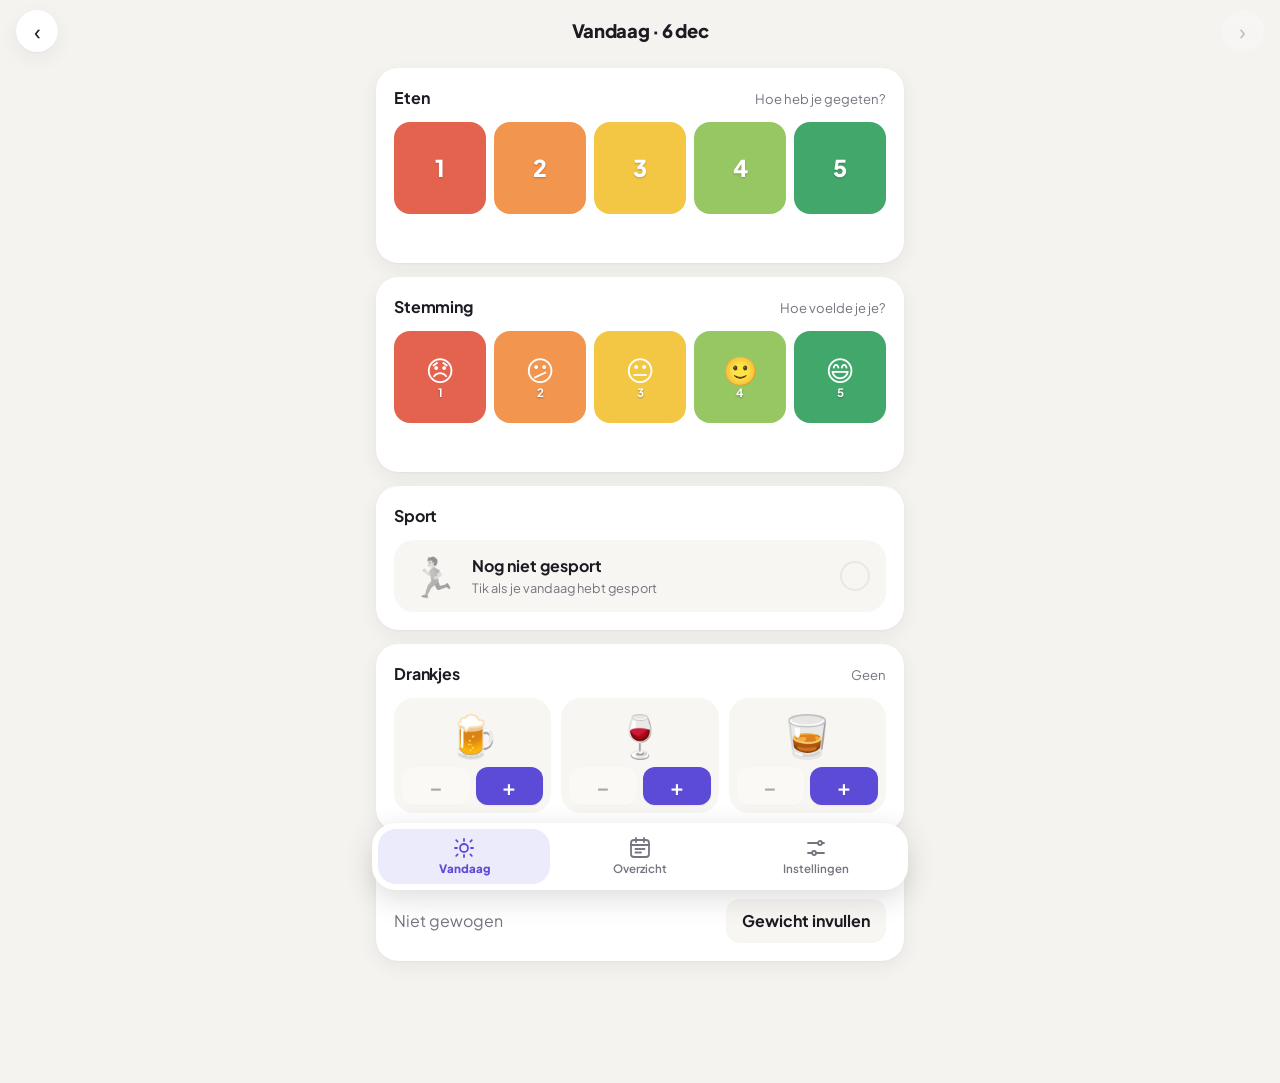
==== commit 90eebdd2: "Add sport yes/no tile per day Sport toggle on Today, partner card, week/month markers, year column, " ====
--- a/index.html
+++ b/index.html
@@ -37,6 +37,11 @@
         <div class="card-head"><h2 data-t>Mood</h2><span class="muted" id="moodHint"></span></div>
         <div class="food-row" id="moodRow"></div>
         <p class="anchor" id="moodAnchor"></p>
+      </div>
+
+      <div class="card">
+        <div class="card-head"><h2 data-t>Sport</h2><span class="muted" id="sportHint"></span></div>
+        <div id="sportRow"></div>
       </div>
 
       <div class="card">
--- a/styles.css
+++ b/styles.css
@@ -131,6 +131,28 @@
 .dt-btn:disabled { opacity: .35; }
 .dt-btn:active:not(:disabled) { transform: scale(.94); }
 
+/* Sport: one yes/no tile */
+.sport-tile {
+  width: 100%; display: flex; align-items: center; gap: 14px; padding: 14px 16px; border: 0; border-radius: 20px;
+  background: var(--card-2); color: var(--text); font: inherit; text-align: left; cursor: pointer;
+  transition: background .15s, box-shadow .15s;
+}
+.sport-tile.on { background: var(--accent-soft); box-shadow: inset 0 0 0 2px var(--accent); }
+.sport-tile:active { transform: scale(.98); }
+.st-emoji { font-size: 2.4rem; line-height: 1; filter: grayscale(1); opacity: .55; transition: filter .15s, opacity .15s; }
+.sport-tile.on .st-emoji { filter: none; opacity: 1; }
+.st-text { flex: 1; display: flex; flex-direction: column; gap: 2px; }
+.st-text small { color: var(--muted); font-size: .8rem; }
+.st-check {
+  width: 30px; height: 30px; border-radius: 50%; box-shadow: inset 0 0 0 2px var(--line);
+  display: flex; align-items: center; justify-content: center; font-weight: 800;
+}
+.sport-tile.on .st-check { background: var(--accent); color: var(--accent-text); box-shadow: none; }
+.wt { position: relative; }
+.wsp { position: absolute; top: -6px; right: -6px; font-size: .8rem; line-height: 1; text-shadow: none; }
+.cal-s { position: absolute; top: 3px; right: 4px; font-size: .7rem; line-height: 1; text-shadow: none; }
+.mini-tile.sport.on { background: var(--accent-soft); }
+
 /* Weight */
 .weight-line { display: flex; align-items: center; justify-content: space-between; gap: 10px; }
 .weight-line .btn { margin-top: 0; padding: 10px 16px; white-space: nowrap; flex: none; }
